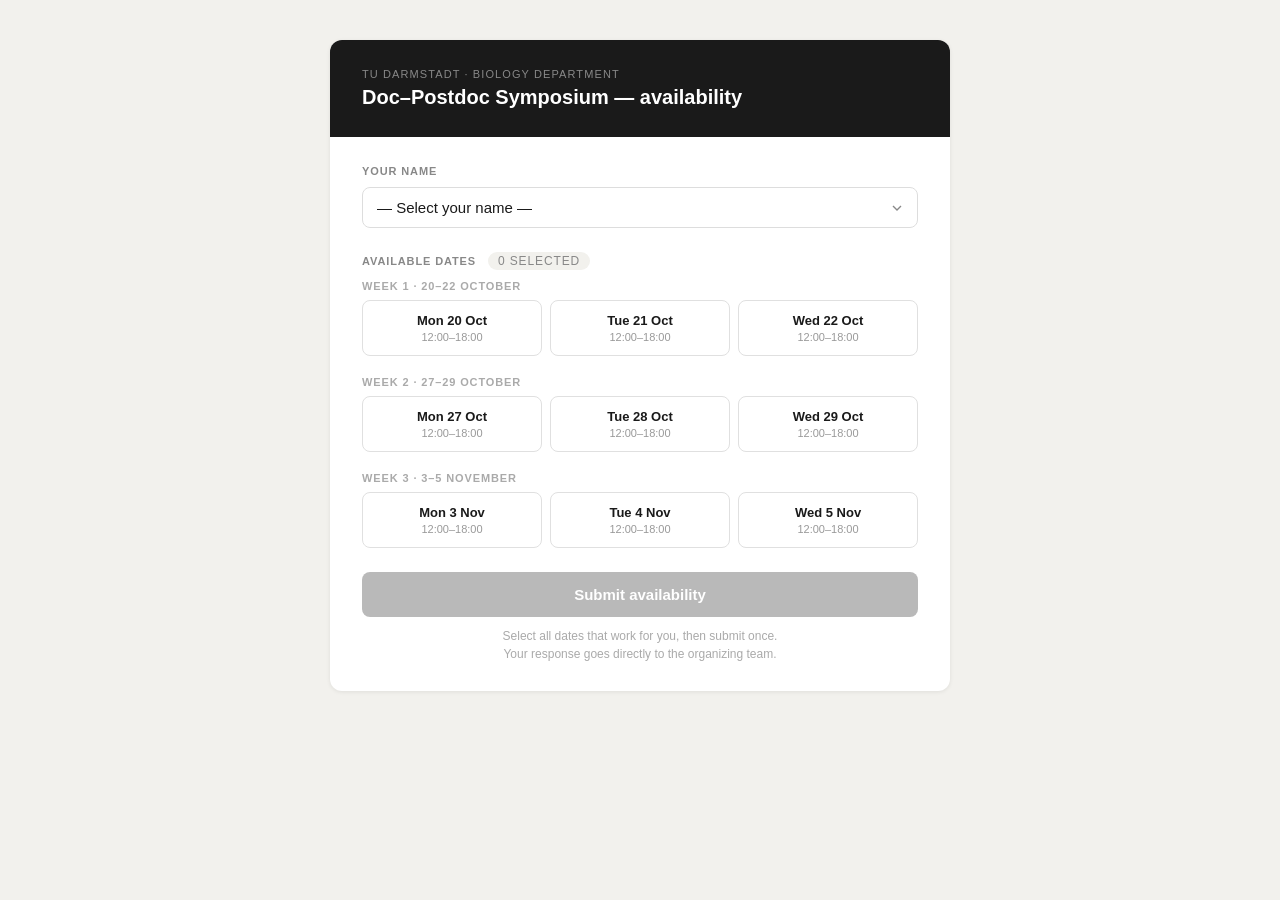
==== index.html @ ed6a5be1 "Add files via upload" ====
<!DOCTYPE html>
<html lang="en">
<head>
<meta charset="UTF-8">
<meta name="viewport" content="width=device-width, initial-scale=1.0">
<title>Doc–Postdoc Symposium · Availability</title>
<style>
  *, *::before, *::after { box-sizing: border-box; margin: 0; padding: 0; }

  body {
    font-family: -apple-system, BlinkMacSystemFont, "Segoe UI", Arial, sans-serif;
    background: #f2f1ed;
    min-height: 100vh;
    display: flex;
    align-items: flex-start;
    justify-content: center;
    padding: 40px 16px 60px;
    color: #1a1a1a;
  }

  .card {
    background: #fff;
    border-radius: 12px;
    width: 100%;
    max-width: 620px;
    overflow: hidden;
    box-shadow: 0 1px 4px rgba(0,0,0,0.08);
  }

  .header {
    background: #1a1a1a;
    padding: 28px 32px;
  }
  .header-label {
    font-size: 11px;
    letter-spacing: 0.1em;
    text-transform: uppercase;
    color: #888;
    margin-bottom: 6px;
  }
  .header h1 {
    font-size: 20px;
    font-weight: 600;
    color: #fff;
  }

  .body { padding: 28px 32px; }

  .section-label {
    font-size: 11px;
    font-weight: 700;
    letter-spacing: 0.08em;
    text-transform: uppercase;
    color: #888;
    margin-bottom: 10px;
  }

  /* Name selector */
  .name-select {
    width: 100%;
    padding: 11px 14px;
    font-size: 15px;
    border: 1.5px solid #ddd;
    border-radius: 8px;
    background: #fff;
    color: #1a1a1a;
    appearance: none;
    background-image: url("data:image/svg+xml,%3Csvg xmlns='http://www.w3.org/2000/svg' width='16' height='16' viewBox='0 0 24 24' fill='none' stroke='%23888' stroke-width='2'%3E%3Cpolyline points='6 9 12 15 18 9'%3E%3C/polyline%3E%3C/svg%3E");
    background-repeat: no-repeat;
    background-position: right 12px center;
    cursor: pointer;
    margin-bottom: 24px;
  }
  .name-select:focus { outline: none; border-color: #1a1a1a; }

  /* Week groups */
  .week-block { margin-bottom: 20px; }
  .week-title {
    font-size: 11px;
    font-weight: 700;
    letter-spacing: 0.08em;
    text-transform: uppercase;
    color: #aaa;
    margin-bottom: 8px;
  }
  .date-row {
    display: grid;
    grid-template-columns: 1fr 1fr 1fr;
    gap: 8px;
  }

  .date-btn {
    border: 1.5px solid #e0e0e0;
    border-radius: 8px;
    padding: 12px 8px;
    background: #fff;
    cursor: pointer;
    text-align: center;
    transition: border-color 0.15s, background 0.15s;
    position: relative;
  }
  .date-btn:hover { border-color: #bbb; background: #fafafa; }
  .date-btn.selected {
    border-color: #1a1a1a;
    background: #1a1a1a;
  }
  .date-btn .day-name {
    display: block;
    font-size: 13px;
    font-weight: 600;
    color: #1a1a1a;
  }
  .date-btn.selected .day-name { color: #fff; }
  .date-btn .time {
    display: block;
    font-size: 11px;
    color: #999;
    margin-top: 3px;
  }
  .date-btn.selected .time { color: #aaa; }
  .date-btn .check {
    display: none;
    position: absolute;
    top: 6px;
    right: 8px;
    font-size: 11px;
    color: #fff;
  }
  .date-btn.selected .check { display: block; }

  /* Counter badge */
  .counter {
    display: inline-block;
    font-size: 12px;
    background: #f2f1ed;
    color: #888;
    border-radius: 20px;
    padding: 2px 10px;
    margin-left: 8px;
    font-weight: 400;
  }

  /* Submit */
  .submit-wrap { margin-top: 24px; }
  .submit-btn {
    width: 100%;
    padding: 14px;
    font-size: 15px;
    font-weight: 600;
    border: none;
    border-radius: 8px;
    background: #1a1a1a;
    color: #fff;
    cursor: pointer;
    transition: opacity 0.15s;
  }
  .submit-btn:disabled { opacity: 0.3; cursor: not-allowed; }
  .submit-btn:not(:disabled):hover { opacity: 0.85; }

  .hint {
    font-size: 12px;
    color: #aaa;
    margin-top: 10px;
    text-align: center;
    line-height: 1.5;
  }

  /* Success screen */
  .success {
    display: none;
    padding: 48px 32px;
    text-align: center;
  }
  .success-icon { font-size: 48px; margin-bottom: 16px; }
  .success h2 { font-size: 20px; font-weight: 600; margin-bottom: 8px; }
  .success p { font-size: 14px; color: #666; line-height: 1.6; }
  .success .chosen-dates {
    margin-top: 16px;
    background: #f2f1ed;
    border-radius: 8px;
    padding: 14px 16px;
    font-size: 13px;
    color: #444;
    text-align: left;
    line-height: 1.8;
  }

  /* Error */
  .error-msg {
    display: none;
    margin-top: 12px;
    font-size: 13px;
    color: #c0392b;
    text-align: center;
  }

  @media (max-width: 480px) {
    .body { padding: 20px 18px; }
    .header { padding: 22px 18px; }
  }
</style>
</head>
<body>

<div class="card">
  <div class="header">
    <div class="header-label">TU Darmstadt · Biology Department</div>
    <h1>Doc–Postdoc Symposium — availability</h1>
  </div>

  <!-- Main form -->
  <div class="body" id="form-area">
    <div class="section-label">Your name</div>
    <select class="name-select" id="name-select" onchange="updateSubmit()">
      <option value="">— Select your name —</option>
      <option>Prof. Dr. Nico Blüthgen</option>
      <option>Prof. Dr. M. Cristina Cardoso</option>
      <option>Prof. Dr. Marcel Dann</option>
      <option>Prof. Dr. Ralf Galuske</option>
      <option>Prof. Dr. Kay Hamacher</option>
      <option>Apl. Prof. Dr. Michael Heethoff</option>
      <option>Prof. Dr. Sebastian Hess</option>
      <option>Prof. Dr. Patrick Heun</option>
      <option>Prof. Dr. Andreas Jürgens</option>
      <option>Prof. Dr. Bodo Laube</option>
      <option>Prof. Dr. Markus Löbrich</option>
      <option>Prof. Dr. Alexander Loewer</option>
      <option>Prof. Dr. Fatemeh Mirzapour</option>
      <option>Prof. Dr. Ulrike A. Nuber</option>
      <option>Apl. Prof. Dr. Simon Poppinga</option>
      <option>Prof. Dr. Jörg Simon</option>
      <option>Prof. Dr. Viktor Stein</option>
      <option>Prof. Dr. Beatrix Suess</option>
      <option>Prof. Dr. Torsten Waldminghaus</option>
      <option>Prof. Dr. Heribert Warzecha</option>
    </select>

    <div class="section-label">
      Available dates
      <span class="counter" id="counter">0 selected</span>
    </div>

    <div class="week-block">
      <div class="week-title">Week 1 · 20–22 October</div>
      <div class="date-row">
        <button class="date-btn" onclick="toggle(this, 'Mon 20 Oct')">
          <span class="check">✓</span>
          <span class="day-name">Mon 20 Oct</span>
          <span class="time">12:00–18:00</span>
        </button>
        <button class="date-btn" onclick="toggle(this, 'Tue 21 Oct')">
          <span class="check">✓</span>
          <span class="day-name">Tue 21 Oct</span>
          <span class="time">12:00–18:00</span>
        </button>
        <button class="date-btn" onclick="toggle(this, 'Wed 22 Oct')">
          <span class="check">✓</span>
          <span class="day-name">Wed 22 Oct</span>
          <span class="time">12:00–18:00</span>
        </button>
      </div>
    </div>

    <div class="week-block">
      <div class="week-title">Week 2 · 27–29 October</div>
      <div class="date-row">
        <button class="date-btn" onclick="toggle(this, 'Mon 27 Oct')">
          <span class="check">✓</span>
          <span class="day-name">Mon 27 Oct</span>
          <span class="time">12:00–18:00</span>
        </button>
        <button class="date-btn" onclick="toggle(this, 'Tue 28 Oct')">
          <span class="check">✓</span>
          <span class="day-name">Tue 28 Oct</span>
          <span class="time">12:00–18:00</span>
        </button>
        <button class="date-btn" onclick="toggle(this, 'Wed 29 Oct')">
          <span class="check">✓</span>
          <span class="day-name">Wed 29 Oct</span>
          <span class="time">12:00–18:00</span>
        </button>
      </div>
    </div>

    <div class="week-block">
      <div class="week-title">Week 3 · 3–5 November</div>
      <div class="date-row">
        <button class="date-btn" onclick="toggle(this, 'Mon 3 Nov')">
          <span class="check">✓</span>
          <span class="day-name">Mon 3 Nov</span>
          <span class="time">12:00–18:00</span>
        </button>
        <button class="date-btn" onclick="toggle(this, 'Tue 4 Nov')">
          <span class="check">✓</span>
          <span class="day-name">Tue 4 Nov</span>
          <span class="time">12:00–18:00</span>
        </button>
        <button class="date-btn" onclick="toggle(this, 'Wed 5 Nov')">
          <span class="check">✓</span>
          <span class="day-name">Wed 5 Nov</span>
          <span class="time">12:00–18:00</span>
        </button>
      </div>
    </div>

    <div class="submit-wrap">
      <button class="submit-btn" id="submit-btn" disabled onclick="submitForm()">
        Submit availability
      </button>
      <div class="error-msg" id="error-msg">Something went wrong. Please try again or contact the organizer.</div>
      <p class="hint">Select all dates that work for you, then submit once.<br>Your response goes directly to the organizing team.</p>
    </div>
  </div>

  <!-- Success screen -->
  <div class="success" id="success-area">
    <div class="success-icon">✅</div>
    <h2>Thank you!</h2>
    <p>Your availability has been recorded.<br>The organizing committee will be in touch soon.</p>
    <div class="chosen-dates" id="chosen-dates"></div>
  </div>
</div>

<script>
  // ── CONFIGURE THIS ──────────────────────────────────────────────
  // After deploying your Google Apps Script, paste the URL here:
  const APPS_SCRIPT_URL = "https://script.google.com/macros/s/AKfycbx9hasJywK1X5FzbDydX-8W94yrplco8GVm0vQg1Oqnh5wmZfsUh3wDssGY4rSD1CBPzg/exec";
  // ────────────────────────────────────────────────────────────────

  const selected = new Set();

  function toggle(btn, date) {
    if (selected.has(date)) {
      selected.delete(date);
      btn.classList.remove("selected");
    } else {
      selected.add(date);
      btn.classList.add("selected");
    }
    document.getElementById("counter").textContent = selected.size + " selected";
    updateSubmit();
  }

  function updateSubmit() {
    const hasName = document.getElementById("name-select").value !== "";
    const hasDates = selected.size > 0;
    document.getElementById("submit-btn").disabled = !(hasName && hasDates);
  }

  function submitForm() {
    const name = document.getElementById("name-select").value;
    const dates = Array.from(selected).join(", ");
    const ts = new Date().toLocaleString("de-DE", { timeZone: "Europe/Berlin" });

    document.getElementById("submit-btn").disabled = true;
    document.getElementById("submit-btn").textContent = "Submitting…";

    fetch(APPS_SCRIPT_URL, {
      method: "POST",
      mode: "no-cors",
      headers: { "Content-Type": "application/json" },
      body: JSON.stringify({ name, dates, timestamp: ts })
    })
    .then(() => showSuccess(name, dates))
    .catch(() => {
      document.getElementById("error-msg").style.display = "block";
      document.getElementById("submit-btn").disabled = false;
      document.getElementById("submit-btn").textContent = "Submit availability";
    });
  }

  function showSuccess(name, dates) {
    document.getElementById("form-area").style.display = "none";
    const s = document.getElementById("success-area");
    s.style.display = "block";
    const dateList = dates.split(", ").map(d => "· " + d).join("\n");
    document.getElementById("chosen-dates").innerHTML =
      "<strong>" + name + "</strong><br><br>" + dateList.replace(/\n/g, "<br>");
  }
</script>

</body>
</html>
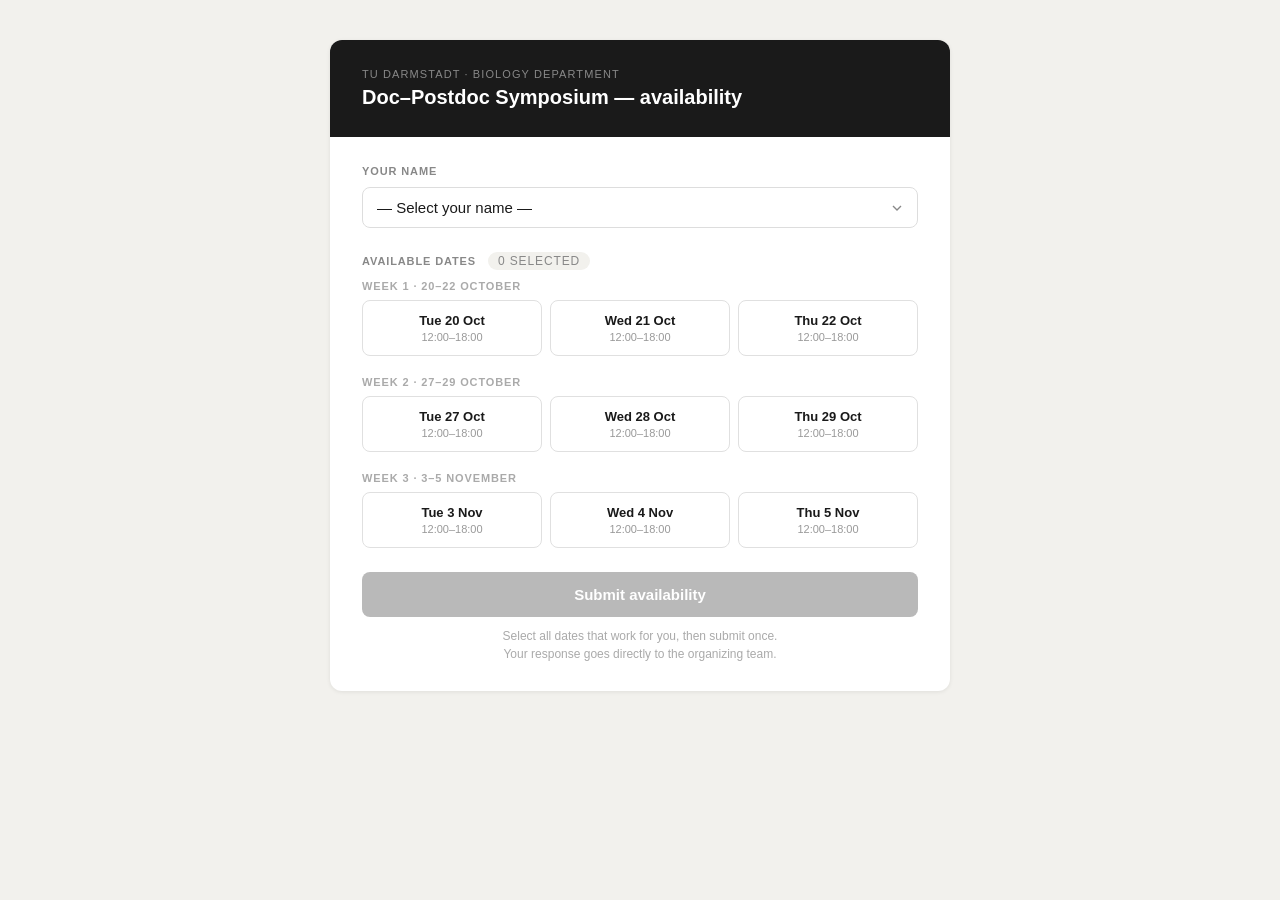
==== commit b659bbf2: "Add files via upload" ====
--- a/index.html
+++ b/index.html
@@ -243,19 +243,19 @@
     <div class="week-block">
       <div class="week-title">Week 1 · 20–22 October</div>
       <div class="date-row">
-        <button class="date-btn" onclick="toggle(this, 'Mon 20 Oct')">
-          <span class="check">✓</span>
-          <span class="day-name">Mon 20 Oct</span>
-          <span class="time">12:00–18:00</span>
-        </button>
-        <button class="date-btn" onclick="toggle(this, 'Tue 21 Oct')">
-          <span class="check">✓</span>
-          <span class="day-name">Tue 21 Oct</span>
-          <span class="time">12:00–18:00</span>
-        </button>
-        <button class="date-btn" onclick="toggle(this, 'Wed 22 Oct')">
-          <span class="check">✓</span>
-          <span class="day-name">Wed 22 Oct</span>
+        <button class="date-btn" onclick="toggle(this, 'Tue 20 Oct')">
+          <span class="check">✓</span>
+          <span class="day-name">Tue 20 Oct</span>
+          <span class="time">12:00–18:00</span>
+        </button>
+        <button class="date-btn" onclick="toggle(this, 'Wed 21 Oct')">
+          <span class="check">✓</span>
+          <span class="day-name">Wed 21 Oct</span>
+          <span class="time">12:00–18:00</span>
+        </button>
+        <button class="date-btn" onclick="toggle(this, 'Thu 22 Oct')">
+          <span class="check">✓</span>
+          <span class="day-name">Thu 22 Oct</span>
           <span class="time">12:00–18:00</span>
         </button>
       </div>
@@ -264,19 +264,19 @@
     <div class="week-block">
       <div class="week-title">Week 2 · 27–29 October</div>
       <div class="date-row">
-        <button class="date-btn" onclick="toggle(this, 'Mon 27 Oct')">
-          <span class="check">✓</span>
-          <span class="day-name">Mon 27 Oct</span>
-          <span class="time">12:00–18:00</span>
-        </button>
-        <button class="date-btn" onclick="toggle(this, 'Tue 28 Oct')">
-          <span class="check">✓</span>
-          <span class="day-name">Tue 28 Oct</span>
-          <span class="time">12:00–18:00</span>
-        </button>
-        <button class="date-btn" onclick="toggle(this, 'Wed 29 Oct')">
-          <span class="check">✓</span>
-          <span class="day-name">Wed 29 Oct</span>
+        <button class="date-btn" onclick="toggle(this, 'Tue 27 Oct')">
+          <span class="check">✓</span>
+          <span class="day-name">Tue 27 Oct</span>
+          <span class="time">12:00–18:00</span>
+        </button>
+        <button class="date-btn" onclick="toggle(this, 'Wed 28 Oct')">
+          <span class="check">✓</span>
+          <span class="day-name">Wed 28 Oct</span>
+          <span class="time">12:00–18:00</span>
+        </button>
+        <button class="date-btn" onclick="toggle(this, 'Thu 29 Oct')">
+          <span class="check">✓</span>
+          <span class="day-name">Thu 29 Oct</span>
           <span class="time">12:00–18:00</span>
         </button>
       </div>
@@ -285,19 +285,19 @@
     <div class="week-block">
       <div class="week-title">Week 3 · 3–5 November</div>
       <div class="date-row">
-        <button class="date-btn" onclick="toggle(this, 'Mon 3 Nov')">
-          <span class="check">✓</span>
-          <span class="day-name">Mon 3 Nov</span>
-          <span class="time">12:00–18:00</span>
-        </button>
-        <button class="date-btn" onclick="toggle(this, 'Tue 4 Nov')">
-          <span class="check">✓</span>
-          <span class="day-name">Tue 4 Nov</span>
-          <span class="time">12:00–18:00</span>
-        </button>
-        <button class="date-btn" onclick="toggle(this, 'Wed 5 Nov')">
-          <span class="check">✓</span>
-          <span class="day-name">Wed 5 Nov</span>
+        <button class="date-btn" onclick="toggle(this, 'Tue 3 Nov')">
+          <span class="check">✓</span>
+          <span class="day-name">Tue 3 Nov</span>
+          <span class="time">12:00–18:00</span>
+        </button>
+        <button class="date-btn" onclick="toggle(this, 'Wed 4 Nov')">
+          <span class="check">✓</span>
+          <span class="day-name">Wed 4 Nov</span>
+          <span class="time">12:00–18:00</span>
+        </button>
+        <button class="date-btn" onclick="toggle(this, 'Thu 5 Nov')">
+          <span class="check">✓</span>
+          <span class="day-name">Thu 5 Nov</span>
           <span class="time">12:00–18:00</span>
         </button>
       </div>
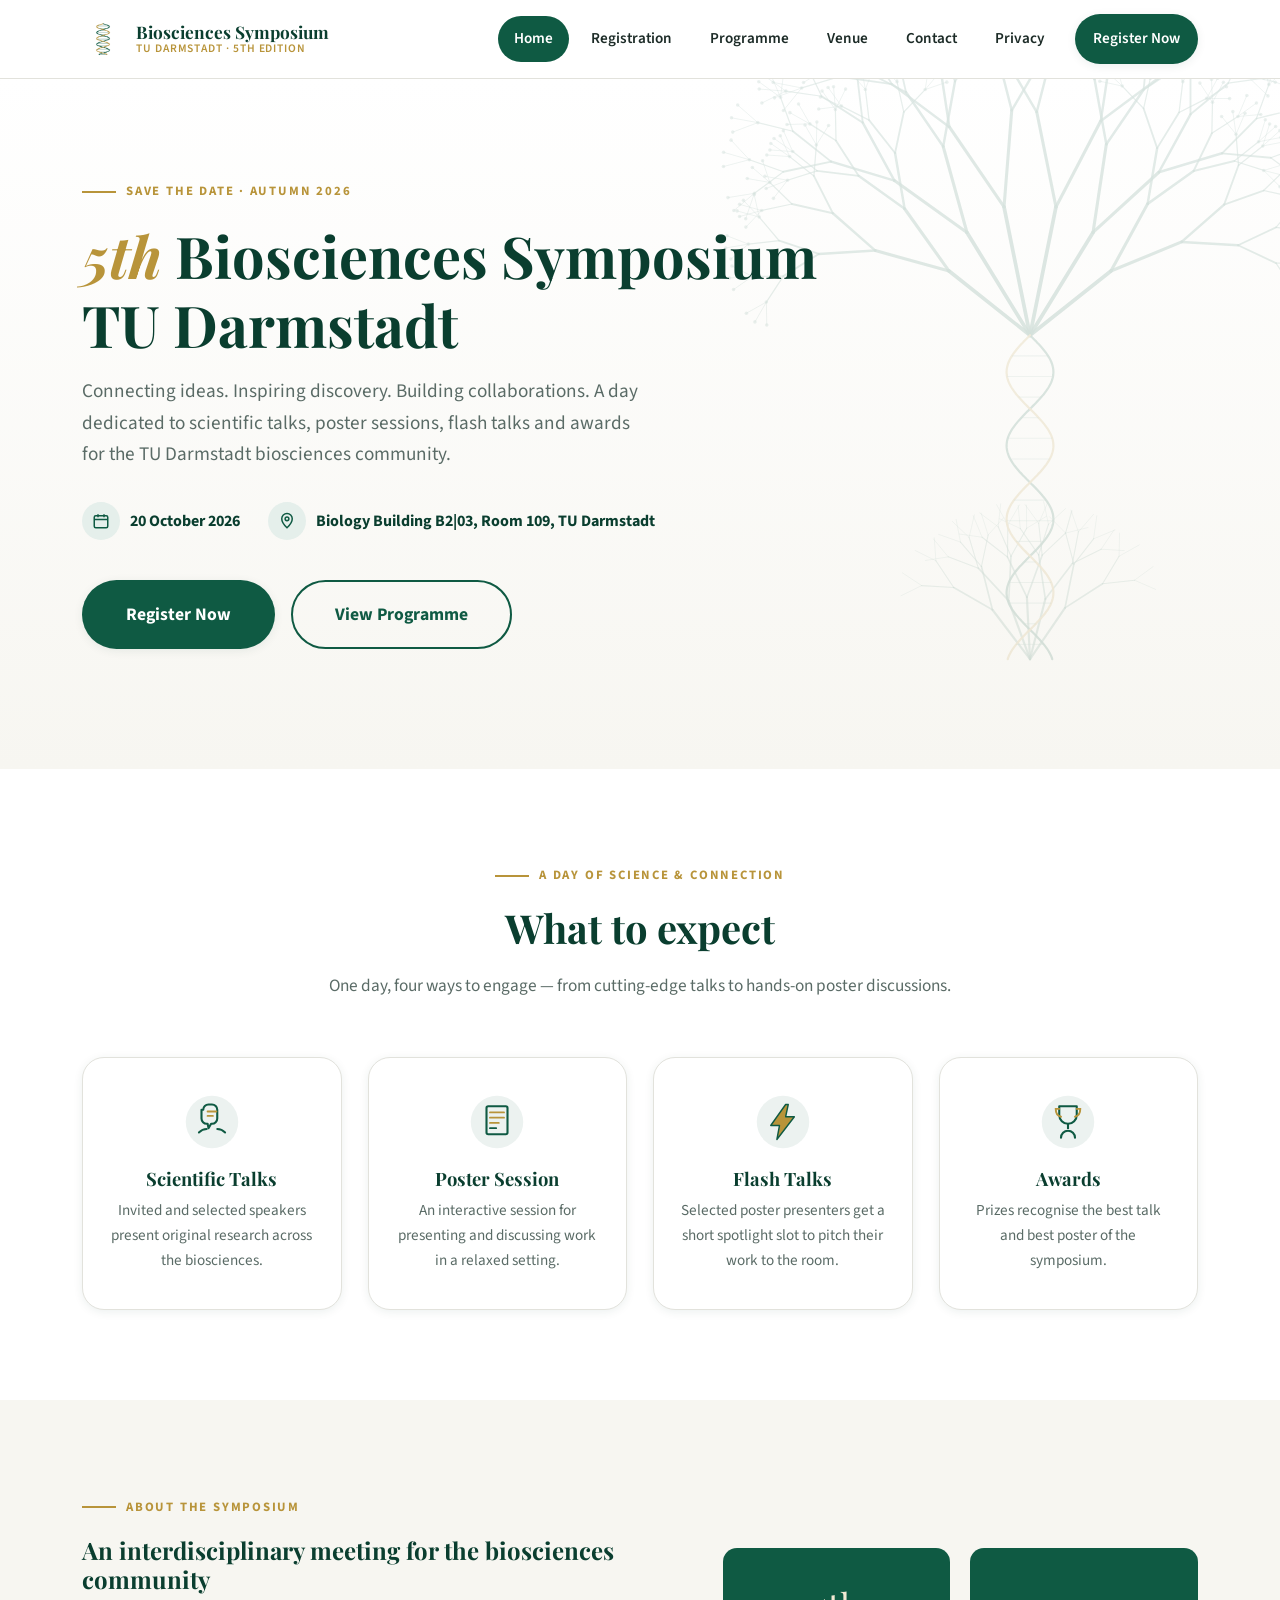
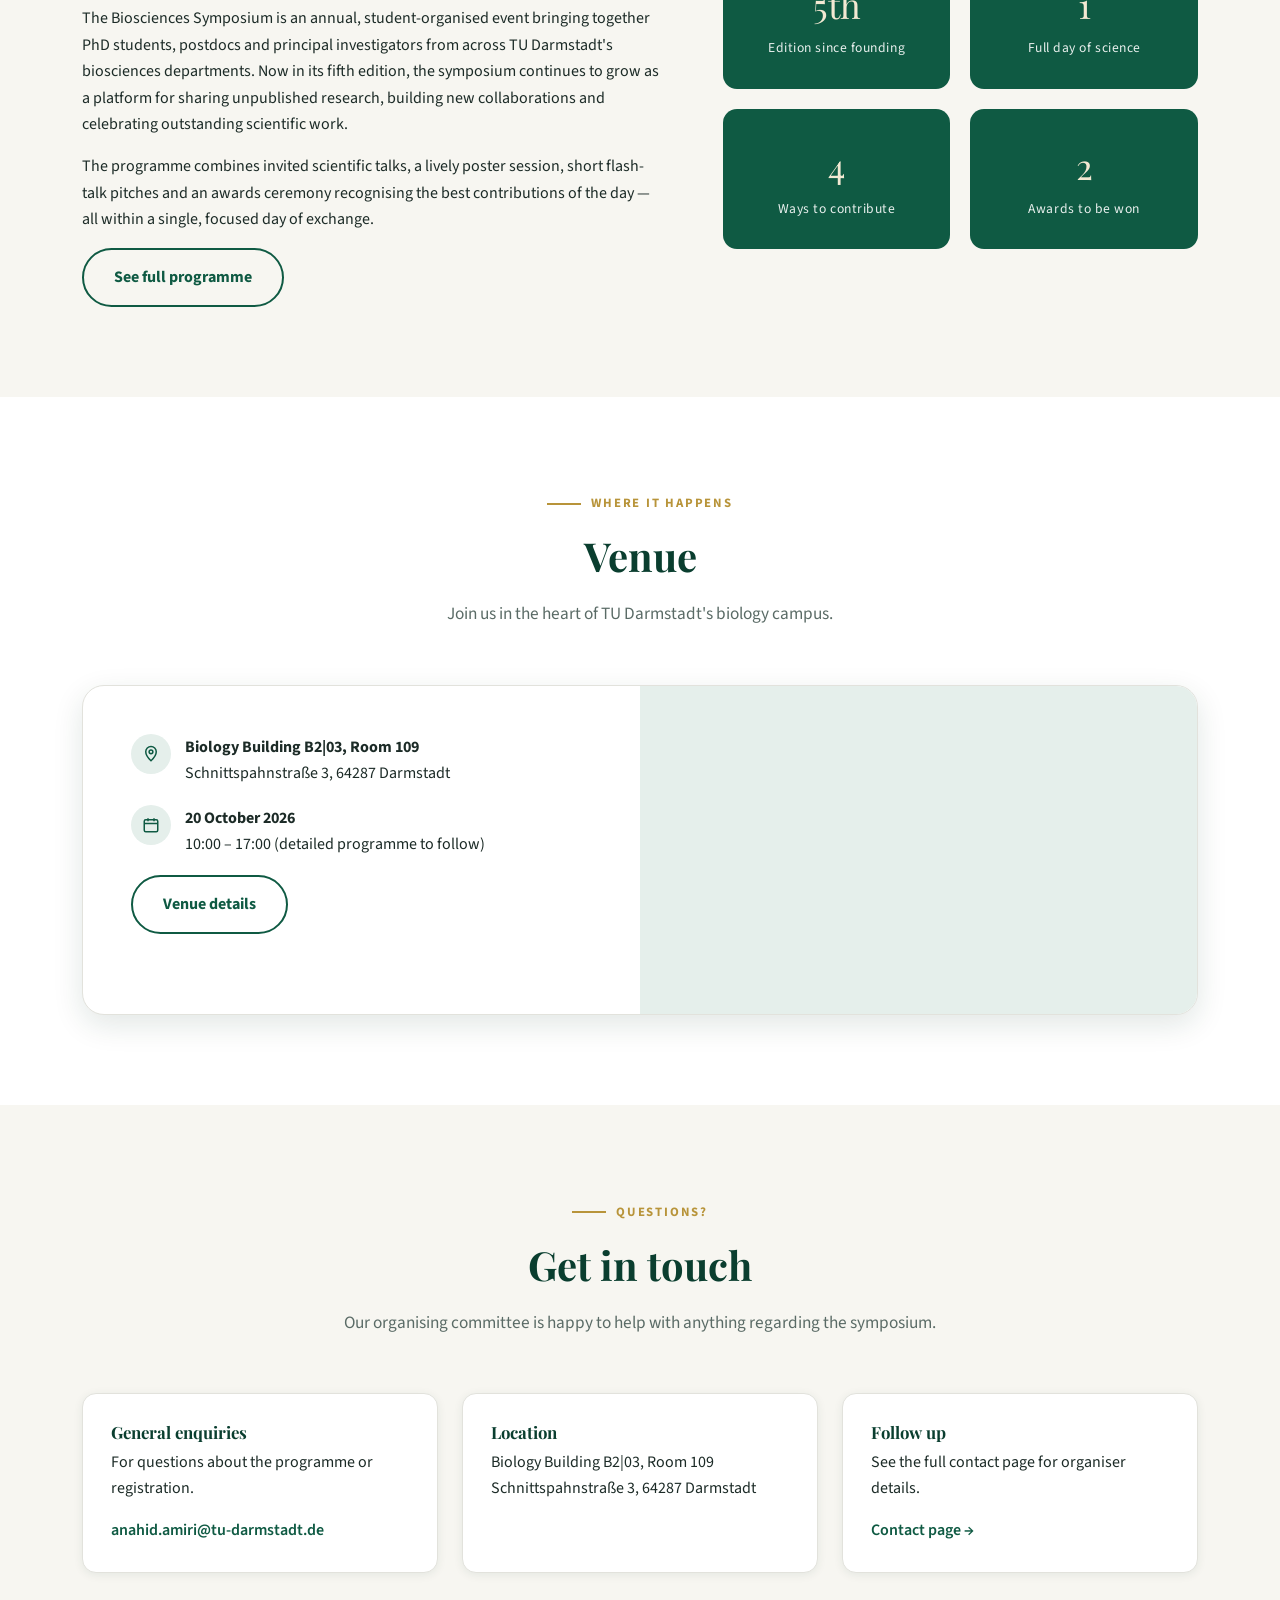
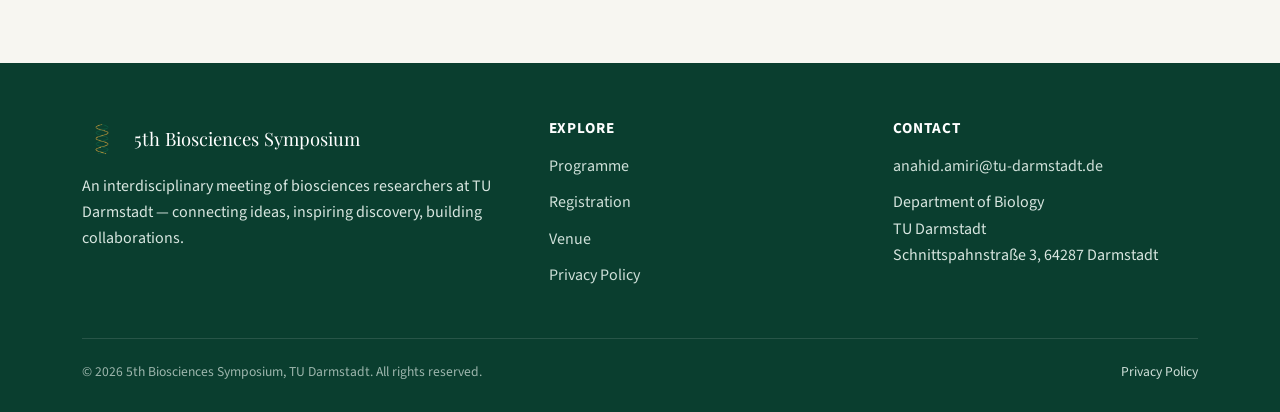
==== commit 13ab106f: "Add files via upload" ====
--- a/index.html
+++ b/index.html
@@ -3,381 +3,248 @@
 <head>
 <meta charset="UTF-8">
 <meta name="viewport" content="width=device-width, initial-scale=1.0">
-<title>Doc–Postdoc Symposium · Availability</title>
-<style>
-  *, *::before, *::after { box-sizing: border-box; margin: 0; padding: 0; }
-
-  body {
-    font-family: -apple-system, BlinkMacSystemFont, "Segoe UI", Arial, sans-serif;
-    background: #f2f1ed;
-    min-height: 100vh;
-    display: flex;
-    align-items: flex-start;
-    justify-content: center;
-    padding: 40px 16px 60px;
-    color: #1a1a1a;
-  }
-
-  .card {
-    background: #fff;
-    border-radius: 12px;
-    width: 100%;
-    max-width: 620px;
-    overflow: hidden;
-    box-shadow: 0 1px 4px rgba(0,0,0,0.08);
-  }
-
-  .header {
-    background: #1a1a1a;
-    padding: 28px 32px;
-  }
-  .header-label {
-    font-size: 11px;
-    letter-spacing: 0.1em;
-    text-transform: uppercase;
-    color: #888;
-    margin-bottom: 6px;
-  }
-  .header h1 {
-    font-size: 20px;
-    font-weight: 600;
-    color: #fff;
-  }
-
-  .body { padding: 28px 32px; }
-
-  .section-label {
-    font-size: 11px;
-    font-weight: 700;
-    letter-spacing: 0.08em;
-    text-transform: uppercase;
-    color: #888;
-    margin-bottom: 10px;
-  }
-
-  /* Name selector */
-  .name-select {
-    width: 100%;
-    padding: 11px 14px;
-    font-size: 15px;
-    border: 1.5px solid #ddd;
-    border-radius: 8px;
-    background: #fff;
-    color: #1a1a1a;
-    appearance: none;
-    background-image: url("data:image/svg+xml,%3Csvg xmlns='http://www.w3.org/2000/svg' width='16' height='16' viewBox='0 0 24 24' fill='none' stroke='%23888' stroke-width='2'%3E%3Cpolyline points='6 9 12 15 18 9'%3E%3C/polyline%3E%3C/svg%3E");
-    background-repeat: no-repeat;
-    background-position: right 12px center;
-    cursor: pointer;
-    margin-bottom: 24px;
-  }
-  .name-select:focus { outline: none; border-color: #1a1a1a; }
-
-  /* Week groups */
-  .week-block { margin-bottom: 20px; }
-  .week-title {
-    font-size: 11px;
-    font-weight: 700;
-    letter-spacing: 0.08em;
-    text-transform: uppercase;
-    color: #aaa;
-    margin-bottom: 8px;
-  }
-  .date-row {
-    display: grid;
-    grid-template-columns: 1fr 1fr 1fr;
-    gap: 8px;
-  }
-
-  .date-btn {
-    border: 1.5px solid #e0e0e0;
-    border-radius: 8px;
-    padding: 12px 8px;
-    background: #fff;
-    cursor: pointer;
-    text-align: center;
-    transition: border-color 0.15s, background 0.15s;
-    position: relative;
-  }
-  .date-btn:hover { border-color: #bbb; background: #fafafa; }
-  .date-btn.selected {
-    border-color: #1a1a1a;
-    background: #1a1a1a;
-  }
-  .date-btn .day-name {
-    display: block;
-    font-size: 13px;
-    font-weight: 600;
-    color: #1a1a1a;
-  }
-  .date-btn.selected .day-name { color: #fff; }
-  .date-btn .time {
-    display: block;
-    font-size: 11px;
-    color: #999;
-    margin-top: 3px;
-  }
-  .date-btn.selected .time { color: #aaa; }
-  .date-btn .check {
-    display: none;
-    position: absolute;
-    top: 6px;
-    right: 8px;
-    font-size: 11px;
-    color: #fff;
-  }
-  .date-btn.selected .check { display: block; }
-
-  /* Counter badge */
-  .counter {
-    display: inline-block;
-    font-size: 12px;
-    background: #f2f1ed;
-    color: #888;
-    border-radius: 20px;
-    padding: 2px 10px;
-    margin-left: 8px;
-    font-weight: 400;
-  }
-
-  /* Submit */
-  .submit-wrap { margin-top: 24px; }
-  .submit-btn {
-    width: 100%;
-    padding: 14px;
-    font-size: 15px;
-    font-weight: 600;
-    border: none;
-    border-radius: 8px;
-    background: #1a1a1a;
-    color: #fff;
-    cursor: pointer;
-    transition: opacity 0.15s;
-  }
-  .submit-btn:disabled { opacity: 0.3; cursor: not-allowed; }
-  .submit-btn:not(:disabled):hover { opacity: 0.85; }
-
-  .hint {
-    font-size: 12px;
-    color: #aaa;
-    margin-top: 10px;
-    text-align: center;
-    line-height: 1.5;
-  }
-
-  /* Success screen */
-  .success {
-    display: none;
-    padding: 48px 32px;
-    text-align: center;
-  }
-  .success-icon { font-size: 48px; margin-bottom: 16px; }
-  .success h2 { font-size: 20px; font-weight: 600; margin-bottom: 8px; }
-  .success p { font-size: 14px; color: #666; line-height: 1.6; }
-  .success .chosen-dates {
-    margin-top: 16px;
-    background: #f2f1ed;
-    border-radius: 8px;
-    padding: 14px 16px;
-    font-size: 13px;
-    color: #444;
-    text-align: left;
-    line-height: 1.8;
-  }
-
-  /* Error */
-  .error-msg {
-    display: none;
-    margin-top: 12px;
-    font-size: 13px;
-    color: #c0392b;
-    text-align: center;
-  }
-
-  @media (max-width: 480px) {
-    .body { padding: 20px 18px; }
-    .header { padding: 22px 18px; }
-  }
-</style>
+<title>5th Biosciences Symposium — TU Darmstadt | 20 October 2026</title>
+<meta name="description" content="The 5th Biosciences Symposium at TU Darmstadt brings together researchers for a day of scientific talks, poster sessions, flash talks and awards. Register now.">
+<link rel="icon" type="image/png" href="assets/images/logo.png">
+<link rel="preconnect" href="https://fonts.googleapis.com">
+<link href="https://fonts.googleapis.com/css2?family=Playfair+Display:ital,wght@0,600;0,700;1,600&family=Source+Sans+3:wght@400;600;700&display=swap" rel="stylesheet">
+<link rel="stylesheet" href="css/style.css">
+<link rel="stylesheet" href="css/mobile.css">
 </head>
 <body>
-
-<div class="card">
-  <div class="header">
-    <div class="header-label">TU Darmstadt · Biology Department</div>
-    <h1>Doc–Postdoc Symposium — availability</h1>
+<a href="#main" class="skip-link">Skip to content</a>
+
+<!-- ============ Header / Navigation ============ -->
+<header class="site-header" id="site-header">
+  <div class="navbar">
+    <a href="index.html" class="brand">
+      <img src="assets/images/logo.png" alt="5th Biosciences Symposium logo">
+      <span class="brand-text">
+        <span class="brand-title">Biosciences Symposium</span>
+        <span class="brand-sub">TU Darmstadt · 5th Edition</span>
+      </span>
+    </a>
+    <ul class="nav-links" id="nav-links">
+      <li><a href="index.html" class="active">Home</a></li>
+      <li><a href="registration.html">Registration</a></li>
+      <li><a href="programme.html">Programme</a></li>
+      <li><a href="venue.html">Venue</a></li>
+      <li><a href="contact.html">Contact</a></li>
+      <li><a href="privacy.html">Privacy</a></li>
+      <li class="nav-cta"><a href="registration.html" class="btn btn-primary">Register Now</a></li>
+    </ul>
+    <button class="nav-toggle" id="nav-toggle" aria-label="Toggle navigation" aria-expanded="false">
+      <span></span><span></span><span></span>
+    </button>
   </div>
-
-  <!-- Main form -->
-  <div class="body" id="form-area">
-    <div class="section-label">Your name</div>
-    <select class="name-select" id="name-select" onchange="updateSubmit()">
-      <option value="">— Select your name —</option>
-      <option>Prof. Dr. Nico Blüthgen</option>
-      <option>Prof. Dr. M. Cristina Cardoso</option>
-      <option>Prof. Dr. Marcel Dann</option>
-      <option>Prof. Dr. Ralf Galuske</option>
-      <option>Prof. Dr. Kay Hamacher</option>
-      <option>Apl. Prof. Dr. Michael Heethoff</option>
-      <option>Prof. Dr. Sebastian Hess</option>
-      <option>Prof. Dr. Patrick Heun</option>
-      <option>Prof. Dr. Andreas Jürgens</option>
-      <option>Prof. Dr. Bodo Laube</option>
-      <option>Prof. Dr. Markus Löbrich</option>
-      <option>Prof. Dr. Alexander Loewer</option>
-      <option>Prof. Dr. Fatemeh Mirzapour</option>
-      <option>Prof. Dr. Ulrike A. Nuber</option>
-      <option>Apl. Prof. Dr. Simon Poppinga</option>
-      <option>Prof. Dr. Jörg Simon</option>
-      <option>Prof. Dr. Viktor Stein</option>
-      <option>Prof. Dr. Beatrix Suess</option>
-      <option>Prof. Dr. Torsten Waldminghaus</option>
-      <option>Prof. Dr. Heribert Warzecha</option>
-    </select>
-
-    <div class="section-label">
-      Available dates
-      <span class="counter" id="counter">0 selected</span>
-    </div>
-
-    <div class="week-block">
-      <div class="week-title">Week 1 · 20–22 October</div>
-      <div class="date-row">
-        <button class="date-btn" onclick="toggle(this, 'Tue 20 Oct')">
-          <span class="check">✓</span>
-          <span class="day-name">Tue 20 Oct</span>
-          <span class="time">12:00–18:00</span>
-        </button>
-        <button class="date-btn" onclick="toggle(this, 'Wed 21 Oct')">
-          <span class="check">✓</span>
-          <span class="day-name">Wed 21 Oct</span>
-          <span class="time">12:00–18:00</span>
-        </button>
-        <button class="date-btn" onclick="toggle(this, 'Thu 22 Oct')">
-          <span class="check">✓</span>
-          <span class="day-name">Thu 22 Oct</span>
-          <span class="time">12:00–18:00</span>
-        </button>
-      </div>
-    </div>
-
-    <div class="week-block">
-      <div class="week-title">Week 2 · 27–29 October</div>
-      <div class="date-row">
-        <button class="date-btn" onclick="toggle(this, 'Tue 27 Oct')">
-          <span class="check">✓</span>
-          <span class="day-name">Tue 27 Oct</span>
-          <span class="time">12:00–18:00</span>
-        </button>
-        <button class="date-btn" onclick="toggle(this, 'Wed 28 Oct')">
-          <span class="check">✓</span>
-          <span class="day-name">Wed 28 Oct</span>
-          <span class="time">12:00–18:00</span>
-        </button>
-        <button class="date-btn" onclick="toggle(this, 'Thu 29 Oct')">
-          <span class="check">✓</span>
-          <span class="day-name">Thu 29 Oct</span>
-          <span class="time">12:00–18:00</span>
-        </button>
-      </div>
-    </div>
-
-    <div class="week-block">
-      <div class="week-title">Week 3 · 3–5 November</div>
-      <div class="date-row">
-        <button class="date-btn" onclick="toggle(this, 'Tue 3 Nov')">
-          <span class="check">✓</span>
-          <span class="day-name">Tue 3 Nov</span>
-          <span class="time">12:00–18:00</span>
-        </button>
-        <button class="date-btn" onclick="toggle(this, 'Wed 4 Nov')">
-          <span class="check">✓</span>
-          <span class="day-name">Wed 4 Nov</span>
-          <span class="time">12:00–18:00</span>
-        </button>
-        <button class="date-btn" onclick="toggle(this, 'Thu 5 Nov')">
-          <span class="check">✓</span>
-          <span class="day-name">Thu 5 Nov</span>
-          <span class="time">12:00–18:00</span>
-        </button>
-      </div>
-    </div>
-
-    <div class="submit-wrap">
-      <button class="submit-btn" id="submit-btn" disabled onclick="submitForm()">
-        Submit availability
-      </button>
-      <div class="error-msg" id="error-msg">Something went wrong. Please try again or contact the organizer.</div>
-      <p class="hint">Select all dates that work for you, then submit once.<br>Your response goes directly to the organizing team.</p>
+</header>
+
+<main id="main">
+
+  <!-- ============ Hero ============ -->
+  <section class="hero">
+    <img src="assets/images/dna-tree.svg" alt="" class="hero-artwork">
+    <div class="container">
+      <div class="hero-inner">
+        <span class="eyebrow">Save the date · Autumn 2026</span>
+        <h1><span class="ordinal">5th</span> Biosciences Symposium<br>TU Darmstadt</h1>
+        <p class="hero-tagline">Connecting ideas. Inspiring discovery. Building collaborations. A day dedicated to scientific talks, poster sessions, flash talks and awards for the TU Darmstadt biosciences community.</p>
+
+        <div class="hero-meta">
+          <div class="hero-meta-item">
+            <span class="icon-dot" aria-hidden="true">
+              <svg width="18" height="18" viewBox="0 0 24 24" fill="none" stroke="currentColor" stroke-width="2"><rect x="3" y="5" width="18" height="16" rx="2"/><path d="M3 10h18M8 3v4M16 3v4"/></svg>
+            </span>
+            20 October 2026
+          </div>
+          <div class="hero-meta-item">
+            <span class="icon-dot" aria-hidden="true">
+              <svg width="18" height="18" viewBox="0 0 24 24" fill="none" stroke="currentColor" stroke-width="2"><path d="M12 21s7-6.5 7-12a7 7 0 0 0-14 0c0 5.5 7 12 7 12z"/><circle cx="12" cy="9" r="2.5"/></svg>
+            </span>
+            Biology Building B2|03, Room 109, TU Darmstadt
+          </div>
+        </div>
+
+        <div class="hero-actions">
+          <a href="registration.html" class="btn btn-primary btn-large">Register Now</a>
+          <a href="programme.html" class="btn btn-outline btn-large">View Programme</a>
+        </div>
+      </div>
+    </div>
+  </section>
+
+  <!-- ============ Feature cards ============ -->
+  <section class="section" id="highlights">
+    <div class="container">
+      <div class="section-header reveal">
+        <span class="eyebrow">A day of science &amp; connection</span>
+        <h2>What to expect</h2>
+        <p>One day, four ways to engage — from cutting-edge talks to hands-on poster discussions.</p>
+      </div>
+      <div class="card-grid">
+        <div class="card reveal">
+          <img src="assets/icons/talk.svg" alt="" class="card-icon">
+          <h3>Scientific Talks</h3>
+          <p>Invited and selected speakers present original research across the biosciences.</p>
+        </div>
+        <div class="card reveal">
+          <img src="assets/icons/poster.svg" alt="" class="card-icon">
+          <h3>Poster Session</h3>
+          <p>An interactive session for presenting and discussing work in a relaxed setting.</p>
+        </div>
+        <div class="card reveal">
+          <img src="assets/icons/flash.svg" alt="" class="card-icon">
+          <h3>Flash Talks</h3>
+          <p>Selected poster presenters get a short spotlight slot to pitch their work to the room.</p>
+        </div>
+        <div class="card reveal">
+          <img src="assets/icons/award.svg" alt="" class="card-icon">
+          <h3>Awards</h3>
+          <p>Prizes recognise the best talk and best poster of the symposium.</p>
+        </div>
+      </div>
+    </div>
+  </section>
+
+  <!-- ============ About ============ -->
+  <section class="section section-alt" id="about">
+    <div class="container">
+      <div class="about-grid">
+        <div class="reveal">
+          <span class="eyebrow">About the symposium</span>
+          <h2>An interdisciplinary meeting for the biosciences community</h2>
+          <p>The Biosciences Symposium is an annual, student-organised event bringing together PhD students, postdocs and principal investigators from across TU Darmstadt's biosciences departments. Now in its fifth edition, the symposium continues to grow as a platform for sharing unpublished research, building new collaborations and celebrating outstanding scientific work.</p>
+          <p>The programme combines invited scientific talks, a lively poster session, short flash-talk pitches and an awards ceremony recognising the best contributions of the day — all within a single, focused day of exchange.</p>
+          <a href="programme.html" class="btn btn-outline">See full programme</a>
+        </div>
+        <div class="about-figures reveal">
+          <div class="figure-card">
+            <span class="figure-number">5th</span>
+            <span class="figure-label">Edition since founding</span>
+          </div>
+          <div class="figure-card">
+            <span class="figure-number">1</span>
+            <span class="figure-label">Full day of science</span>
+          </div>
+          <div class="figure-card">
+            <span class="figure-number">4</span>
+            <span class="figure-label">Ways to contribute</span>
+          </div>
+          <div class="figure-card">
+            <span class="figure-number">2</span>
+            <span class="figure-label">Awards to be won</span>
+          </div>
+        </div>
+      </div>
+    </div>
+  </section>
+
+  <!-- ============ Venue teaser ============ -->
+  <section class="section" id="venue">
+    <div class="container">
+      <div class="section-header reveal">
+        <span class="eyebrow">Where it happens</span>
+        <h2>Venue</h2>
+        <p>Join us in the heart of TU Darmstadt's biology campus.</p>
+      </div>
+      <div class="venue-card reveal">
+        <div class="venue-card-info">
+          <div class="venue-detail-row">
+            <span class="icon-dot" aria-hidden="true">
+              <svg width="18" height="18" viewBox="0 0 24 24" fill="none" stroke="currentColor" stroke-width="2"><path d="M12 21s7-6.5 7-12a7 7 0 0 0-14 0c0 5.5 7 12 7 12z"/><circle cx="12" cy="9" r="2.5"/></svg>
+            </span>
+            <div>
+              <strong>Biology Building B2|03, Room 109</strong><br>
+              Schnittspahnstraße 3, 64287 Darmstadt
+            </div>
+          </div>
+          <div class="venue-detail-row">
+            <span class="icon-dot" aria-hidden="true">
+              <svg width="18" height="18" viewBox="0 0 24 24" fill="none" stroke="currentColor" stroke-width="2"><rect x="3" y="5" width="18" height="16" rx="2"/><path d="M3 10h18M8 3v4M16 3v4"/></svg>
+            </span>
+            <div>
+              <strong>20 October 2026</strong><br>
+              10:00 – 17:00 (detailed programme to follow)
+            </div>
+          </div>
+          <a href="venue.html" class="btn btn-outline">Venue details</a>
+        </div>
+        <div class="venue-card-map">
+          <iframe
+            title="Map showing the Biology Building at TU Darmstadt"
+            src="https://www.google.com/maps?q=Schnittspahnstra%C3%9Fe%203%2C%2064287%20Darmstadt&output=embed"
+            loading="lazy"
+            referrerpolicy="no-referrer-when-downgrade">
+          </iframe>
+        </div>
+      </div>
+    </div>
+  </section>
+
+  <!-- ============ Contact teaser ============ -->
+  <section class="section section-alt" id="contact">
+    <div class="container">
+      <div class="section-header reveal">
+        <span class="eyebrow">Questions?</span>
+        <h2>Get in touch</h2>
+        <p>Our organising committee is happy to help with anything regarding the symposium.</p>
+      </div>
+      <div class="contact-grid">
+        <div class="contact-card reveal">
+          <h3>General enquiries</h3>
+          <p>For questions about the programme or registration.</p>
+          <a href="mailto:anahid.amiri@tu-darmstadt.de">anahid.amiri@tu-darmstadt.de</a>
+        </div>
+        <div class="contact-card reveal">
+          <h3>Location</h3>
+          <p>Biology Building B2|03, Room 109<br>Schnittspahnstraße 3, 64287 Darmstadt</p>
+        </div>
+        <div class="contact-card reveal">
+          <h3>Follow up</h3>
+          <p>See the full contact page for organiser details.</p>
+          <a href="contact.html">Contact page →</a>
+        </div>
+      </div>
+    </div>
+  </section>
+
+</main>
+
+<!-- ============ Footer ============ -->
+<footer class="site-footer">
+  <div class="container">
+    <div class="footer-grid">
+      <div>
+        <div class="footer-brand">
+          <img src="assets/images/logo.png" alt="">
+          <span>5th Biosciences Symposium</span>
+        </div>
+        <p>An interdisciplinary meeting of biosciences researchers at TU Darmstadt — connecting ideas, inspiring discovery, building collaborations.</p>
+      </div>
+      <div>
+        <h4>Explore</h4>
+        <ul>
+          <li><a href="programme.html">Programme</a></li>
+          <li><a href="registration.html">Registration</a></li>
+          <li><a href="venue.html">Venue</a></li>
+          <li><a href="privacy.html">Privacy Policy</a></li>
+        </ul>
+      </div>
+      <div>
+        <h4>Contact</h4>
+        <ul>
+          <li><a href="mailto:anahid.amiri@tu-darmstadt.de">anahid.amiri@tu-darmstadt.de</a></li>
+          <li>Department of Biology<br>TU Darmstadt<br>Schnittspahnstraße 3, 64287 Darmstadt</li>
+        </ul>
+      </div>
+    </div>
+    <div class="footer-bottom">
+      <span>&copy; 2026 5th Biosciences Symposium, TU Darmstadt. All rights reserved.</span>
+      <span><a href="privacy.html">Privacy Policy</a></span>
     </div>
   </div>
-
-  <!-- Success screen -->
-  <div class="success" id="success-area">
-    <div class="success-icon">✅</div>
-    <h2>Thank you!</h2>
-    <p>Your availability has been recorded.<br>The organizing committee will be in touch soon.</p>
-    <div class="chosen-dates" id="chosen-dates"></div>
-  </div>
-</div>
-
-<script>
-  // ── CONFIGURE THIS ──────────────────────────────────────────────
-  // After deploying your Google Apps Script, paste the URL here:
-  const APPS_SCRIPT_URL = "https://script.google.com/macros/s/AKfycbx9hasJywK1X5FzbDydX-8W94yrplco8GVm0vQg1Oqnh5wmZfsUh3wDssGY4rSD1CBPzg/exec";
-  // ────────────────────────────────────────────────────────────────
-
-  const selected = new Set();
-
-  function toggle(btn, date) {
-    if (selected.has(date)) {
-      selected.delete(date);
-      btn.classList.remove("selected");
-    } else {
-      selected.add(date);
-      btn.classList.add("selected");
-    }
-    document.getElementById("counter").textContent = selected.size + " selected";
-    updateSubmit();
-  }
-
-  function updateSubmit() {
-    const hasName = document.getElementById("name-select").value !== "";
-    const hasDates = selected.size > 0;
-    document.getElementById("submit-btn").disabled = !(hasName && hasDates);
-  }
-
-  function submitForm() {
-    const name = document.getElementById("name-select").value;
-    const dates = Array.from(selected).join(", ");
-    const ts = new Date().toLocaleString("de-DE", { timeZone: "Europe/Berlin" });
-
-    document.getElementById("submit-btn").disabled = true;
-    document.getElementById("submit-btn").textContent = "Submitting…";
-
-    fetch(APPS_SCRIPT_URL, {
-      method: "POST",
-      mode: "no-cors",
-      headers: { "Content-Type": "application/json" },
-      body: JSON.stringify({ name, dates, timestamp: ts })
-    })
-    .then(() => showSuccess(name, dates))
-    .catch(() => {
-      document.getElementById("error-msg").style.display = "block";
-      document.getElementById("submit-btn").disabled = false;
-      document.getElementById("submit-btn").textContent = "Submit availability";
-    });
-  }
-
-  function showSuccess(name, dates) {
-    document.getElementById("form-area").style.display = "none";
-    const s = document.getElementById("success-area");
-    s.style.display = "block";
-    const dateList = dates.split(", ").map(d => "· " + d).join("\n");
-    document.getElementById("chosen-dates").innerHTML =
-      "<strong>" + name + "</strong><br><br>" + dateList.replace(/\n/g, "<br>");
-  }
-</script>
-
+</footer>
+
+<script src="js/main.js"></script>
 </body>
 </html>
--- a/css/style.css
+++ b/css/style.css
@@ -0,0 +1,1183 @@
+/* ==========================================================================
+   5th Biosciences Symposium — TU Darmstadt
+   Main stylesheet (desktop-first base; responsive overrides in mobile.css)
+   ========================================================================== */
+
+/* ---- Design tokens ---- */
+:root {
+  --color-primary: #0f5a43;
+  --color-primary-dark: #0a3e2f;
+  --color-primary-light: #e5efeb;
+  --color-accent: #b8943a;
+  --color-accent-light: #f3e9d3;
+  --color-bg: #ffffff;
+  --color-bg-alt: #f7f6f1;
+  --color-text: #1c2b27;
+  --color-text-light: #5a6b66;
+  --color-border: #e2e2dc;
+
+  --font-heading: "Playfair Display", "Georgia", serif;
+  --font-body: "Source Sans 3", "Segoe UI", Arial, sans-serif;
+
+  --radius-sm: 8px;
+  --radius-md: 14px;
+  --radius-lg: 22px;
+
+  --shadow-sm: 0 2px 10px rgba(15, 60, 45, 0.08);
+  --shadow-md: 0 10px 30px rgba(15, 60, 45, 0.12);
+  --shadow-lg: 0 20px 50px rgba(15, 60, 45, 0.18);
+
+  --nav-height: 78px;
+  --max-width: 1180px;
+}
+
+/* ---- Reset ---- */
+*,
+*::before,
+*::after {
+  box-sizing: border-box;
+}
+
+html {
+  scroll-behavior: smooth;
+}
+
+body {
+  margin: 0;
+  font-family: var(--font-body);
+  color: var(--color-text);
+  background: var(--color-bg);
+  line-height: 1.65;
+  -webkit-font-smoothing: antialiased;
+}
+
+img {
+  max-width: 100%;
+  display: block;
+}
+
+a {
+  color: var(--color-primary);
+  text-decoration: none;
+}
+
+h1, h2, h3, h4 {
+  font-family: var(--font-heading);
+  color: var(--color-primary-dark);
+  line-height: 1.2;
+  margin: 0 0 0.5em;
+}
+
+p {
+  margin: 0 0 1em;
+}
+
+ul {
+  padding-left: 1.2em;
+}
+
+.container {
+  max-width: var(--max-width);
+  margin: 0 auto;
+  padding: 0 32px;
+}
+
+/* ---- Skip link (accessibility) ---- */
+.skip-link {
+  position: absolute;
+  left: -999px;
+  top: auto;
+  background: var(--color-primary);
+  color: #fff;
+  padding: 12px 20px;
+  border-radius: var(--radius-sm);
+  z-index: 1000;
+}
+
+.skip-link:focus {
+  left: 16px;
+  top: 16px;
+}
+
+/* ==========================================================================
+   Header / Navigation
+   ========================================================================== */
+
+.site-header {
+  position: sticky;
+  top: 0;
+  z-index: 500;
+  background: rgba(255, 255, 255, 0.92);
+  backdrop-filter: blur(10px);
+  border-bottom: 1px solid var(--color-border);
+  transition: box-shadow 0.25s ease;
+}
+
+.site-header.scrolled {
+  box-shadow: var(--shadow-sm);
+}
+
+.navbar {
+  max-width: var(--max-width);
+  margin: 0 auto;
+  height: var(--nav-height);
+  padding: 0 32px;
+  display: flex;
+  align-items: center;
+  justify-content: space-between;
+}
+
+.brand {
+  display: flex;
+  align-items: center;
+  gap: 12px;
+}
+
+.brand img {
+  height: 42px;
+  width: 42px;
+}
+
+.brand-text {
+  display: flex;
+  flex-direction: column;
+  line-height: 1.15;
+}
+
+.brand-text .brand-title {
+  font-family: var(--font-heading);
+  font-weight: 700;
+  font-size: 1.08rem;
+  color: var(--color-primary-dark);
+}
+
+.brand-text .brand-sub {
+  font-size: 0.72rem;
+  letter-spacing: 0.08em;
+  text-transform: uppercase;
+  color: var(--color-accent);
+  font-weight: 600;
+}
+
+.nav-links {
+  display: flex;
+  align-items: center;
+  gap: 6px;
+  list-style: none;
+  margin: 0;
+  padding: 0;
+}
+
+.nav-links a {
+  display: inline-block;
+  padding: 10px 16px;
+  border-radius: 999px;
+  font-weight: 600;
+  font-size: 0.95rem;
+  color: var(--color-text);
+  transition: background 0.2s ease, color 0.2s ease;
+}
+
+.nav-links a:hover,
+.nav-links a:focus-visible {
+  background: var(--color-primary-light);
+  color: var(--color-primary-dark);
+}
+
+.nav-links a.active {
+  background: var(--color-primary);
+  color: #fff;
+}
+
+.nav-cta {
+  margin-left: 8px;
+}
+
+.nav-toggle {
+  display: none;
+  background: none;
+  border: none;
+  cursor: pointer;
+  padding: 8px;
+}
+
+/* Overrides .nav-links a's own color rule, which otherwise wins over
+   .btn-primary's color by specificity for the nav's CTA button. */
+.nav-links .nav-cta a.btn-primary {
+  color: #fff;
+}
+
+.nav-links .nav-cta a.btn-primary:hover {
+  color: #fff;
+}
+
+.nav-toggle span {
+  display: block;
+  width: 26px;
+  height: 2px;
+  background: var(--color-primary-dark);
+  margin: 6px 0;
+  transition: transform 0.25s ease, opacity 0.25s ease;
+}
+
+/* ==========================================================================
+   Buttons
+   ========================================================================== */
+
+.btn {
+  display: inline-flex;
+  align-items: center;
+  justify-content: center;
+  gap: 8px;
+  padding: 14px 30px;
+  border-radius: 999px;
+  font-weight: 700;
+  font-size: 1rem;
+  border: 2px solid transparent;
+  cursor: pointer;
+  transition: transform 0.2s ease, box-shadow 0.2s ease, background 0.2s ease, color 0.2s ease;
+  font-family: var(--font-body);
+}
+
+.btn:hover {
+  transform: translateY(-2px);
+}
+
+.btn-primary {
+  background: var(--color-primary);
+  color: #fff;
+  box-shadow: var(--shadow-sm);
+}
+
+.btn-primary:hover,
+.btn-primary:focus-visible {
+  background: var(--color-primary-dark);
+  box-shadow: var(--shadow-md);
+}
+
+.btn-gold {
+  background: var(--color-accent);
+  color: #fff;
+  box-shadow: var(--shadow-sm);
+}
+
+.btn-gold:hover {
+  background: #9c7c2e;
+  box-shadow: var(--shadow-md);
+}
+
+.btn-outline {
+  background: transparent;
+  color: var(--color-primary);
+  border-color: var(--color-primary);
+}
+
+.btn-outline:hover,
+.btn-outline:focus-visible {
+  background: var(--color-primary);
+  color: #fff;
+}
+
+.btn-large {
+  padding: 18px 42px;
+  font-size: 1.1rem;
+}
+
+.btn-block {
+  width: 100%;
+}
+
+.btn:disabled {
+  opacity: 0.6;
+  cursor: not-allowed;
+  transform: none;
+}
+
+/* ==========================================================================
+   Hero
+   ========================================================================== */
+
+.hero {
+  position: relative;
+  overflow: hidden;
+  background: linear-gradient(180deg, #ffffff 0%, var(--color-bg-alt) 100%);
+  padding: 96px 0 120px;
+}
+
+.hero-artwork {
+  position: absolute;
+  top: -40px;
+  right: -60px;
+  width: 620px;
+  max-width: 60vw;
+  opacity: 0.16;
+  pointer-events: none;
+  z-index: 0;
+}
+
+.hero-inner {
+  position: relative;
+  z-index: 1;
+  max-width: 760px;
+}
+
+.eyebrow {
+  display: inline-flex;
+  align-items: center;
+  gap: 10px;
+  font-size: 0.8rem;
+  letter-spacing: 0.14em;
+  text-transform: uppercase;
+  font-weight: 700;
+  color: var(--color-accent);
+  margin-bottom: 18px;
+}
+
+.eyebrow::before {
+  content: "";
+  width: 34px;
+  height: 2px;
+  background: var(--color-accent);
+  display: inline-block;
+}
+
+.hero h1 {
+  font-size: clamp(2.4rem, 5vw, 3.6rem);
+  margin-bottom: 0.3em;
+}
+
+.hero h1 .ordinal {
+  color: var(--color-accent);
+  font-style: italic;
+}
+
+.hero .hero-tagline {
+  font-size: 1.2rem;
+  color: var(--color-text-light);
+  max-width: 560px;
+  margin-bottom: 1.6em;
+}
+
+.hero-meta {
+  display: flex;
+  flex-wrap: wrap;
+  gap: 28px;
+  margin-bottom: 40px;
+}
+
+.hero-meta-item {
+  display: flex;
+  align-items: center;
+  gap: 10px;
+  font-weight: 700;
+  color: var(--color-primary-dark);
+}
+
+.hero-meta-item .icon-dot {
+  width: 38px;
+  height: 38px;
+  border-radius: 50%;
+  background: var(--color-primary-light);
+  color: var(--color-primary);
+  display: flex;
+  align-items: center;
+  justify-content: center;
+  font-size: 1.1rem;
+}
+
+.hero-actions {
+  display: flex;
+  gap: 16px;
+  flex-wrap: wrap;
+}
+
+/* ==========================================================================
+   Sections
+   ========================================================================== */
+
+.section {
+  padding: 90px 0;
+}
+
+.section-alt {
+  background: var(--color-bg-alt);
+}
+
+.section-header {
+  max-width: 680px;
+  margin: 0 auto 56px;
+  text-align: center;
+}
+
+.section-header .eyebrow {
+  justify-content: center;
+}
+
+.section-header h2 {
+  font-size: clamp(1.8rem, 3.2vw, 2.5rem);
+}
+
+.section-header p {
+  color: var(--color-text-light);
+  font-size: 1.08rem;
+}
+
+/* ---- Feature cards ---- */
+
+.card-grid {
+  display: grid;
+  grid-template-columns: repeat(4, 1fr);
+  gap: 26px;
+}
+
+.card {
+  background: #fff;
+  border: 1px solid var(--color-border);
+  border-radius: var(--radius-lg);
+  padding: 36px 26px;
+  text-align: center;
+  box-shadow: var(--shadow-sm);
+  transition: transform 0.25s ease, box-shadow 0.25s ease, border-color 0.25s ease;
+}
+
+.card:hover {
+  transform: translateY(-6px);
+  box-shadow: var(--shadow-md);
+  border-color: var(--color-accent);
+}
+
+.card img.card-icon {
+  width: 56px;
+  height: 56px;
+  margin: 0 auto 18px;
+}
+
+.card h3 {
+  font-size: 1.15rem;
+  margin-bottom: 8px;
+}
+
+.card p {
+  color: var(--color-text-light);
+  font-size: 0.95rem;
+  margin-bottom: 0;
+}
+
+/* ---- About ---- */
+
+.about-grid {
+  display: grid;
+  grid-template-columns: 1.1fr 0.9fr;
+  gap: 60px;
+  align-items: center;
+}
+
+.about-figures {
+  display: grid;
+  grid-template-columns: repeat(2, 1fr);
+  gap: 20px;
+}
+
+.figure-card {
+  background: var(--color-primary);
+  color: #fff;
+  border-radius: var(--radius-md);
+  padding: 28px 20px;
+  text-align: center;
+}
+
+.figure-card .figure-number {
+  font-family: var(--font-heading);
+  font-size: 2.2rem;
+  color: var(--color-accent-light);
+  display: block;
+}
+
+.figure-card .figure-label {
+  font-size: 0.85rem;
+  letter-spacing: 0.04em;
+  opacity: 0.9;
+}
+
+/* ---- Venue teaser ---- */
+
+.venue-card {
+  display: grid;
+  grid-template-columns: 1fr 1fr;
+  gap: 0;
+  background: #fff;
+  border-radius: var(--radius-lg);
+  overflow: hidden;
+  box-shadow: var(--shadow-md);
+  border: 1px solid var(--color-border);
+}
+
+.venue-card-info {
+  padding: 48px;
+}
+
+.venue-card-map {
+  min-height: 320px;
+  background: var(--color-primary-light);
+}
+
+.venue-card-map iframe {
+  width: 100%;
+  height: 100%;
+  border: 0;
+  min-height: 320px;
+}
+
+.venue-detail-row {
+  display: flex;
+  gap: 14px;
+  margin-bottom: 18px;
+}
+
+.venue-detail-row .icon-dot {
+  flex-shrink: 0;
+  width: 40px;
+  height: 40px;
+  border-radius: 50%;
+  background: var(--color-primary-light);
+  color: var(--color-primary);
+  display: flex;
+  align-items: center;
+  justify-content: center;
+}
+
+/* ---- Contact teaser / cards ---- */
+
+.contact-grid {
+  display: grid;
+  grid-template-columns: repeat(3, 1fr);
+  gap: 24px;
+}
+
+.contact-card {
+  background: #fff;
+  border: 1px solid var(--color-border);
+  border-radius: var(--radius-md);
+  padding: 28px;
+  box-shadow: var(--shadow-sm);
+}
+
+.contact-card h3 {
+  font-size: 1.05rem;
+  margin-bottom: 6px;
+}
+
+.contact-card a {
+  font-weight: 600;
+}
+
+/* ==========================================================================
+   Footer
+   ========================================================================== */
+
+.site-footer {
+  background: var(--color-primary-dark);
+  color: #d8e6e0;
+  padding: 56px 0 28px;
+}
+
+.footer-grid {
+  display: grid;
+  grid-template-columns: 1.4fr 1fr 1fr;
+  gap: 40px;
+  margin-bottom: 40px;
+}
+
+.footer-brand {
+  display: flex;
+  gap: 12px;
+  align-items: center;
+  margin-bottom: 14px;
+}
+
+.footer-brand img {
+  height: 40px;
+  width: 40px;
+}
+
+.footer-brand span {
+  font-family: var(--font-heading);
+  font-size: 1.15rem;
+  color: #fff;
+}
+
+.site-footer h4 {
+  color: #fff;
+  font-family: var(--font-body);
+  font-weight: 700;
+  font-size: 0.95rem;
+  text-transform: uppercase;
+  letter-spacing: 0.06em;
+  margin-bottom: 16px;
+}
+
+.site-footer ul {
+  list-style: none;
+  padding: 0;
+  margin: 0;
+}
+
+.site-footer li {
+  margin-bottom: 10px;
+}
+
+.site-footer a {
+  color: #cfe0d9;
+}
+
+.site-footer a:hover {
+  color: var(--color-accent-light);
+}
+
+.footer-bottom {
+  border-top: 1px solid rgba(255, 255, 255, 0.12);
+  padding-top: 22px;
+  display: flex;
+  justify-content: space-between;
+  flex-wrap: wrap;
+  gap: 10px;
+  font-size: 0.85rem;
+  color: #9db6ad;
+}
+
+/* ==========================================================================
+   Page header (inner pages)
+   ========================================================================== */
+
+.page-header {
+  background: var(--color-primary);
+  background-image: radial-gradient(circle at 85% 20%, rgba(184, 148, 58, 0.35), transparent 55%);
+  color: #fff;
+  padding: 64px 0 56px;
+  text-align: center;
+}
+
+.page-header h1 {
+  color: #fff;
+  font-size: clamp(2rem, 4vw, 2.8rem);
+}
+
+.page-header p {
+  color: #d6e6df;
+  max-width: 600px;
+  margin: 0 auto;
+  font-size: 1.05rem;
+}
+
+.breadcrumb {
+  font-size: 0.85rem;
+  color: var(--color-accent-light);
+  margin-bottom: 14px;
+  text-transform: uppercase;
+  letter-spacing: 0.08em;
+  font-weight: 600;
+}
+
+/* ==========================================================================
+   Programme page
+   ========================================================================== */
+
+.schedule {
+  max-width: 860px;
+  margin: 0 auto;
+}
+
+.schedule-item {
+  display: grid;
+  grid-template-columns: 130px 1fr;
+  gap: 24px;
+  padding: 26px 0;
+  border-bottom: 1px solid var(--color-border);
+}
+
+.schedule-item:last-child {
+  border-bottom: none;
+}
+
+.schedule-time {
+  font-family: var(--font-heading);
+  font-weight: 700;
+  color: var(--color-accent);
+  font-size: 1.05rem;
+}
+
+.schedule-content h3 {
+  font-size: 1.1rem;
+  margin-bottom: 4px;
+}
+
+.schedule-content .tag {
+  display: inline-block;
+  font-size: 0.72rem;
+  font-weight: 700;
+  text-transform: uppercase;
+  letter-spacing: 0.05em;
+  background: var(--color-primary-light);
+  color: var(--color-primary);
+  padding: 3px 10px;
+  border-radius: 999px;
+  margin-left: 10px;
+  vertical-align: middle;
+}
+
+.schedule-content p {
+  color: var(--color-text-light);
+  margin-bottom: 0;
+}
+
+/* ==========================================================================
+   Registration form
+   ========================================================================== */
+
+.form-shell {
+  max-width: 820px;
+  margin: 0 auto;
+  background: #fff;
+  border: 1px solid var(--color-border);
+  border-radius: var(--radius-lg);
+  box-shadow: var(--shadow-md);
+  padding: 48px;
+}
+
+.form-section {
+  margin-bottom: 40px;
+}
+
+.form-section:last-of-type {
+  margin-bottom: 0;
+}
+
+.form-section-title {
+  font-family: var(--font-heading);
+  font-size: 1.3rem;
+  color: var(--color-primary-dark);
+  margin-bottom: 6px;
+  padding-bottom: 12px;
+  border-bottom: 2px solid var(--color-primary-light);
+}
+
+.form-section-desc {
+  color: var(--color-text-light);
+  font-size: 0.92rem;
+  margin-bottom: 22px;
+}
+
+.form-row {
+  display: grid;
+  grid-template-columns: 1fr 1fr;
+  gap: 22px;
+}
+
+.form-group {
+  margin-bottom: 22px;
+}
+
+.form-group label {
+  display: block;
+  font-weight: 700;
+  font-size: 0.92rem;
+  margin-bottom: 8px;
+  color: var(--color-text);
+}
+
+.form-group label .required {
+  color: var(--color-accent);
+}
+
+.form-group input[type="text"],
+.form-group input[type="email"],
+.form-group textarea,
+.form-group select {
+  width: 100%;
+  padding: 13px 16px;
+  border: 1.5px solid var(--color-border);
+  border-radius: var(--radius-sm);
+  font-family: var(--font-body);
+  font-size: 1rem;
+  background: #fff;
+  color: var(--color-text);
+  transition: border-color 0.2s ease, box-shadow 0.2s ease;
+}
+
+.form-group input:focus,
+.form-group textarea:focus,
+.form-group select:focus {
+  outline: none;
+  border-color: var(--color-primary);
+  box-shadow: 0 0 0 4px var(--color-primary-light);
+}
+
+.form-group input.invalid,
+.form-group textarea.invalid {
+  border-color: #c0392b;
+}
+
+.field-error {
+  color: #c0392b;
+  font-size: 0.82rem;
+  margin-top: 6px;
+  display: none;
+}
+
+.field-error.show {
+  display: block;
+}
+
+.help-text {
+  font-size: 0.82rem;
+  color: var(--color-text-light);
+  margin-top: 6px;
+}
+
+/* Radio / checkbox groups */
+
+.choice-group {
+  display: flex;
+  gap: 14px;
+  flex-wrap: wrap;
+}
+
+.choice-option {
+  position: relative;
+}
+
+.choice-option input {
+  position: absolute;
+  opacity: 0;
+  width: 100%;
+  height: 100%;
+  margin: 0;
+  cursor: pointer;
+}
+
+.choice-option label {
+  display: inline-flex;
+  align-items: center;
+  gap: 10px;
+  padding: 13px 22px;
+  border: 1.5px solid var(--color-border);
+  border-radius: 999px;
+  font-weight: 600;
+  cursor: pointer;
+  transition: all 0.2s ease;
+  margin: 0;
+}
+
+.choice-option input:checked + label {
+  background: var(--color-primary);
+  border-color: var(--color-primary);
+  color: #fff;
+}
+
+.choice-option input:focus-visible + label {
+  box-shadow: 0 0 0 4px var(--color-primary-light);
+}
+
+.checkbox-row {
+  display: flex;
+  align-items: flex-start;
+  gap: 12px;
+}
+
+.checkbox-row input[type="checkbox"] {
+  width: 20px;
+  height: 20px;
+  margin-top: 3px;
+  accent-color: var(--color-primary);
+  flex-shrink: 0;
+}
+
+.checkbox-row label {
+  font-weight: 500;
+  font-size: 0.96rem;
+  color: var(--color-text);
+}
+
+.conditional-block {
+  display: none;
+  margin-top: 18px;
+  padding: 18px 20px;
+  background: var(--color-accent-light);
+  border-radius: var(--radius-sm);
+  border-left: 4px solid var(--color-accent);
+}
+
+.conditional-block.show {
+  display: block;
+  animation: fadeSlideIn 0.3s ease;
+}
+
+@keyframes fadeSlideIn {
+  from {
+    opacity: 0;
+    transform: translateY(-6px);
+  }
+  to {
+    opacity: 1;
+    transform: translateY(0);
+  }
+}
+
+/* Character counter */
+
+.textarea-wrap {
+  position: relative;
+}
+
+.char-counter {
+  text-align: right;
+  font-size: 0.8rem;
+  color: var(--color-text-light);
+  margin-top: 6px;
+}
+
+.char-counter.near-limit {
+  color: var(--color-accent);
+  font-weight: 700;
+}
+
+.char-counter.at-limit {
+  color: #c0392b;
+  font-weight: 700;
+}
+
+/* File upload / drag & drop */
+
+.dropzone {
+  border: 2px dashed var(--color-border);
+  border-radius: var(--radius-md);
+  padding: 36px 20px;
+  text-align: center;
+  cursor: pointer;
+  transition: border-color 0.2s ease, background 0.2s ease;
+  background: var(--color-bg-alt);
+}
+
+.dropzone:hover,
+.dropzone.dragover {
+  border-color: var(--color-primary);
+  background: var(--color-primary-light);
+}
+
+.dropzone input[type="file"] {
+  display: none;
+}
+
+.dropzone .dz-icon {
+  font-size: 2rem;
+  margin-bottom: 10px;
+}
+
+.dropzone .dz-title {
+  font-weight: 700;
+  color: var(--color-primary-dark);
+  margin-bottom: 4px;
+}
+
+.dropzone .dz-hint {
+  font-size: 0.82rem;
+  color: var(--color-text-light);
+}
+
+.file-preview {
+  display: none;
+  align-items: center;
+  justify-content: space-between;
+  gap: 12px;
+  margin-top: 14px;
+  padding: 12px 16px;
+  background: var(--color-primary-light);
+  border-radius: var(--radius-sm);
+}
+
+.file-preview.show {
+  display: flex;
+}
+
+.file-preview .file-name {
+  font-weight: 600;
+  font-size: 0.9rem;
+  word-break: break-all;
+}
+
+.file-preview .file-remove {
+  background: none;
+  border: none;
+  color: #c0392b;
+  cursor: pointer;
+  font-weight: 700;
+  font-size: 0.85rem;
+}
+
+/* Submit area */
+
+.form-submit-row {
+  display: flex;
+  flex-direction: column;
+  align-items: center;
+  gap: 18px;
+  margin-top: 12px;
+}
+
+.form-status {
+  font-size: 0.92rem;
+  text-align: center;
+}
+
+.form-status.error {
+  color: #c0392b;
+}
+
+.spinner {
+  display: none;
+  width: 20px;
+  height: 20px;
+  border: 3px solid rgba(255, 255, 255, 0.4);
+  border-top-color: #fff;
+  border-radius: 50%;
+  animation: spin 0.7s linear infinite;
+}
+
+.spinner.show {
+  display: inline-block;
+}
+
+@keyframes spin {
+  to {
+    transform: rotate(360deg);
+  }
+}
+
+/* Success screen */
+
+.success-screen {
+  display: none;
+  text-align: center;
+  padding: 60px 20px;
+  max-width: 560px;
+  margin: 0 auto;
+}
+
+.success-screen.show {
+  display: block;
+  animation: fadeSlideIn 0.4s ease;
+}
+
+.success-check {
+  width: 92px;
+  height: 92px;
+  border-radius: 50%;
+  background: var(--color-primary-light);
+  display: flex;
+  align-items: center;
+  justify-content: center;
+  margin: 0 auto 26px;
+}
+
+.success-check svg {
+  width: 46px;
+  height: 46px;
+}
+
+.success-screen h2 {
+  font-size: 1.8rem;
+}
+
+.success-screen p {
+  color: var(--color-text-light);
+  font-size: 1.05rem;
+}
+
+/* ==========================================================================
+   Scroll reveal
+   ========================================================================== */
+
+.reveal {
+  opacity: 0;
+  transform: translateY(24px);
+  transition: opacity 0.6s ease, transform 0.6s ease;
+}
+
+.reveal.in-view {
+  opacity: 1;
+  transform: translateY(0);
+}
+
+/* ==========================================================================
+   Privacy page
+   ========================================================================== */
+
+.legal-content {
+  max-width: 780px;
+  margin: 0 auto;
+}
+
+.legal-content h2 {
+  margin-top: 2em;
+  font-size: 1.4rem;
+}
+
+.legal-content h2:first-child {
+  margin-top: 0;
+}
+
+.legal-content ul {
+  color: var(--color-text-light);
+}
+
+/* ==========================================================================
+   Contact page details
+   ========================================================================== */
+
+.contact-layout {
+  display: grid;
+  grid-template-columns: 1fr 1fr;
+  gap: 50px;
+  align-items: start;
+}
+
+.organizer-list {
+  display: flex;
+  flex-direction: column;
+  gap: 18px;
+}
+
+.organizer {
+  display: flex;
+  gap: 16px;
+  align-items: flex-start;
+  padding: 20px;
+  background: var(--color-bg-alt);
+  border-radius: var(--radius-md);
+}
+
+.organizer .avatar {
+  width: 52px;
+  height: 52px;
+  border-radius: 50%;
+  background: var(--color-primary);
+  color: #fff;
+  display: flex;
+  align-items: center;
+  justify-content: center;
+  font-family: var(--font-heading);
+  font-weight: 700;
+  flex-shrink: 0;
+}
+
+.organizer h3 {
+  font-size: 1.02rem;
+  margin-bottom: 2px;
+}
+
+.organizer .role {
+  color: var(--color-accent);
+  font-size: 0.85rem;
+  font-weight: 700;
+  margin-bottom: 6px;
+}
--- a/css/mobile.css
+++ b/css/mobile.css
@@ -0,0 +1,197 @@
+/* ==========================================================================
+   5th Biosciences Symposium — Responsive overrides
+   Breakpoints: tablet <= 1024px, phone <= 640px
+   ========================================================================== */
+
+/* ---- Tablet ---- */
+@media (max-width: 1024px) {
+  .container {
+    padding: 0 24px;
+  }
+
+  .card-grid {
+    grid-template-columns: repeat(2, 1fr);
+  }
+
+  .about-grid,
+  .venue-card,
+  .contact-layout {
+    grid-template-columns: 1fr;
+  }
+
+  .venue-card-map {
+    order: -1;
+  }
+
+  .contact-grid {
+    grid-template-columns: repeat(2, 1fr);
+  }
+
+  .footer-grid {
+    grid-template-columns: 1fr 1fr;
+  }
+
+  .hero-artwork {
+    opacity: 0.12;
+    width: 460px;
+  }
+
+  .form-shell {
+    padding: 36px 26px;
+  }
+}
+
+/* ---- Mobile nav ---- */
+@media (max-width: 860px) {
+  .nav-toggle {
+    display: block;
+    z-index: 510;
+  }
+
+  .nav-links {
+    position: fixed;
+    top: var(--nav-height);
+    left: 0;
+    right: 0;
+    bottom: 0;
+    background: #fff;
+    flex-direction: column;
+    align-items: stretch;
+    padding: 24px;
+    gap: 8px;
+    transform: translateX(100%);
+    transition: transform 0.3s ease;
+    overflow-y: auto;
+  }
+
+  .nav-links.open {
+    transform: translateX(0);
+  }
+
+  .nav-links a {
+    padding: 16px;
+    border-radius: var(--radius-sm);
+    text-align: center;
+    font-size: 1.05rem;
+  }
+
+  .nav-cta {
+    margin-left: 0;
+    margin-top: 10px;
+  }
+
+  .nav-toggle.active span:nth-child(1) {
+    transform: translateY(8px) rotate(45deg);
+  }
+
+  .nav-toggle.active span:nth-child(2) {
+    opacity: 0;
+  }
+
+  .nav-toggle.active span:nth-child(3) {
+    transform: translateY(-8px) rotate(-45deg);
+  }
+}
+
+/* ---- Phone ---- */
+@media (max-width: 640px) {
+  .container {
+    padding: 0 18px;
+  }
+
+  .hero {
+    padding: 56px 0 72px;
+    text-align: center;
+  }
+
+  .hero-inner {
+    max-width: 100%;
+  }
+
+  .hero-artwork {
+    display: none;
+  }
+
+  .eyebrow {
+    justify-content: center;
+  }
+
+  .hero-meta {
+    justify-content: center;
+  }
+
+  .hero-actions {
+    justify-content: center;
+    width: 100%;
+  }
+
+  .hero-actions .btn {
+    width: 100%;
+  }
+
+  .section {
+    padding: 60px 0;
+  }
+
+  .section-header {
+    margin-bottom: 36px;
+  }
+
+  .card-grid {
+    grid-template-columns: 1fr;
+  }
+
+  .about-figures {
+    grid-template-columns: repeat(2, 1fr);
+  }
+
+  .contact-grid {
+    grid-template-columns: 1fr;
+  }
+
+  .footer-grid {
+    grid-template-columns: 1fr;
+    gap: 28px;
+  }
+
+  .footer-bottom {
+    flex-direction: column;
+    text-align: center;
+  }
+
+  .form-row {
+    grid-template-columns: 1fr;
+    gap: 0;
+  }
+
+  .form-shell {
+    padding: 26px 18px;
+    border-radius: var(--radius-md);
+  }
+
+  .choice-group {
+    flex-direction: column;
+  }
+
+  .choice-option label {
+    justify-content: center;
+    width: 100%;
+  }
+
+  .schedule-item {
+    grid-template-columns: 1fr;
+    gap: 6px;
+  }
+
+  .venue-card-info {
+    padding: 30px 22px;
+  }
+
+  .page-header {
+    padding: 48px 0 40px;
+  }
+
+  .brand-text .brand-sub {
+    display: none;
+  }
+}
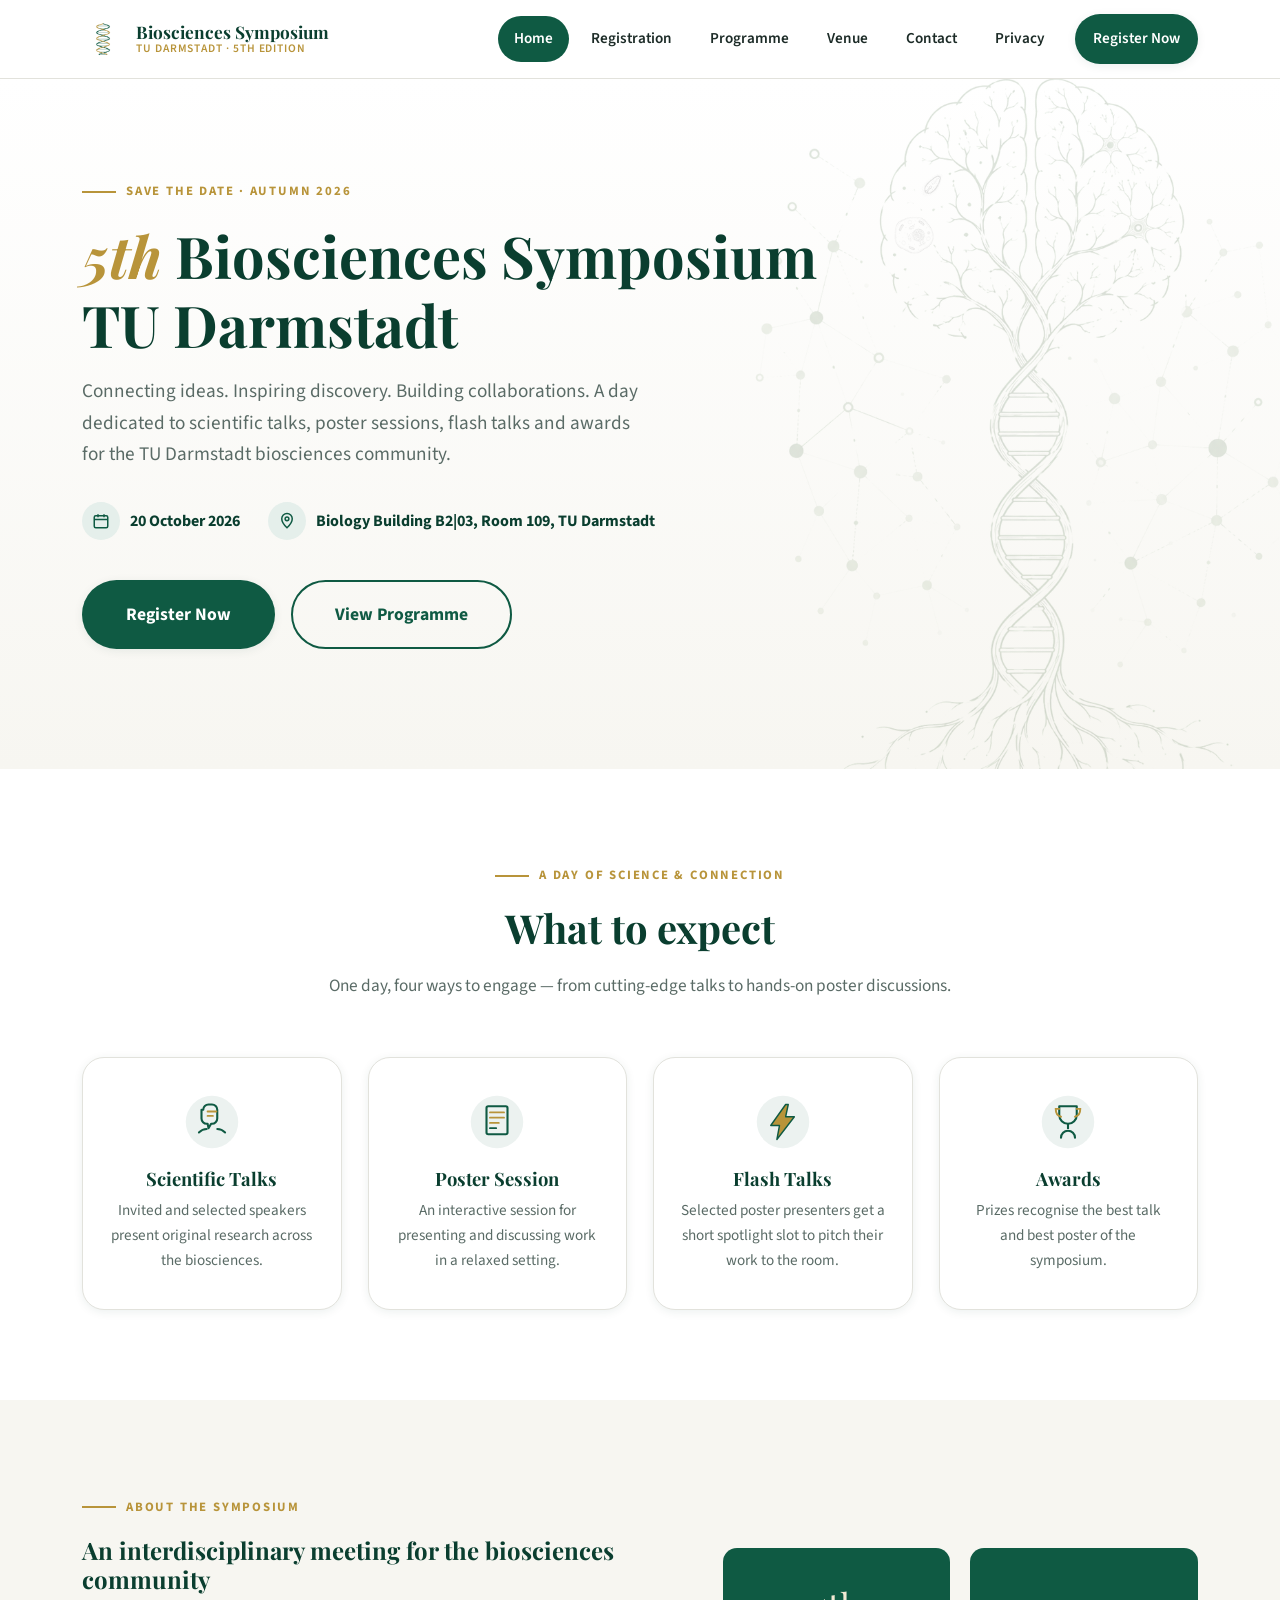
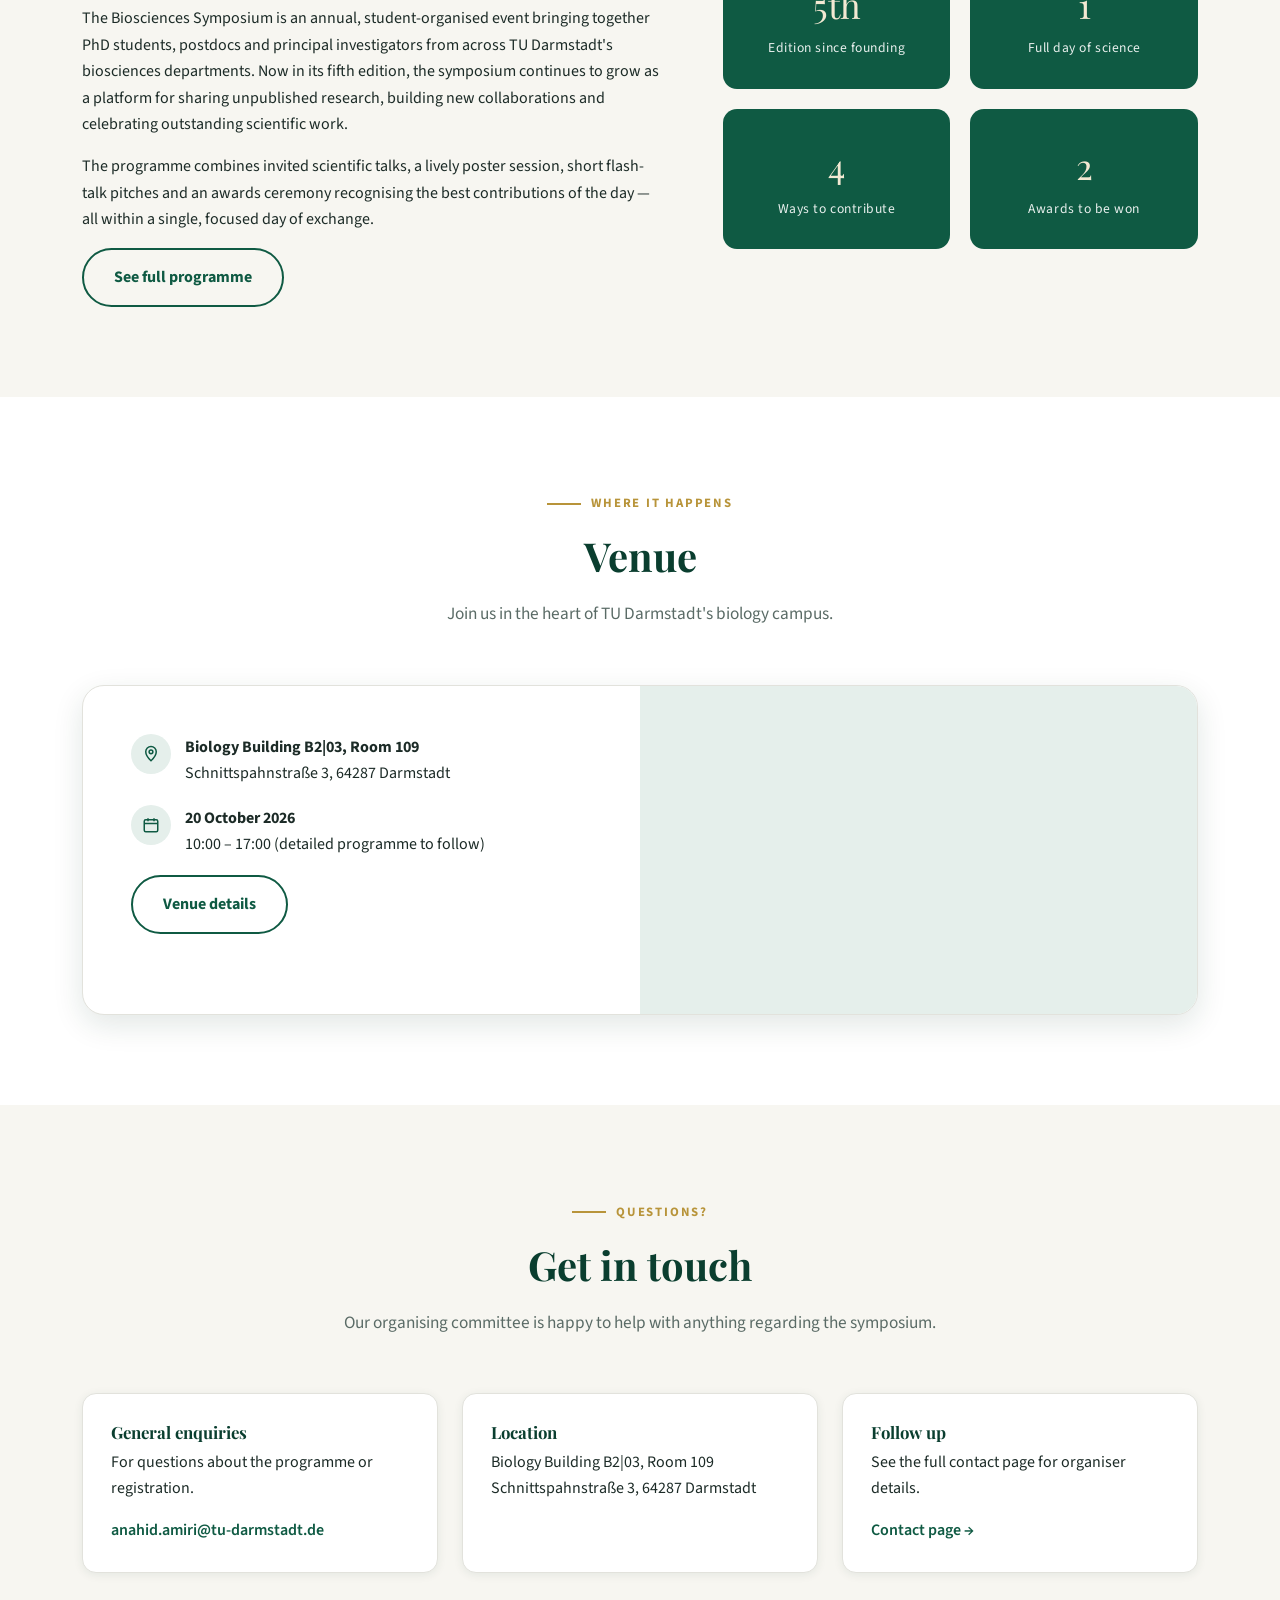
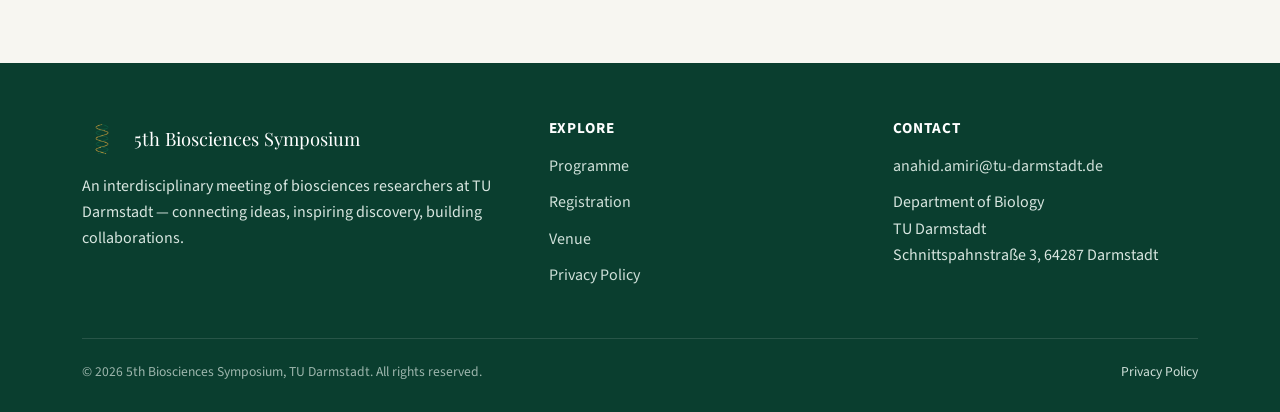
==== commit bf267f49: "index.html" ====
--- a/index.html
+++ b/index.html
@@ -43,7 +43,7 @@
 
   <!-- ============ Hero ============ -->
   <section class="hero">
-    <img src="assets/images/dna-tree.svg" alt="" class="hero-artwork">
+    <img src="assets/images/dna-tree.png" alt="" class="hero-artwork">
     <div class="container">
       <div class="hero-inner">
         <span class="eyebrow">Save the date · Autumn 2026</span>
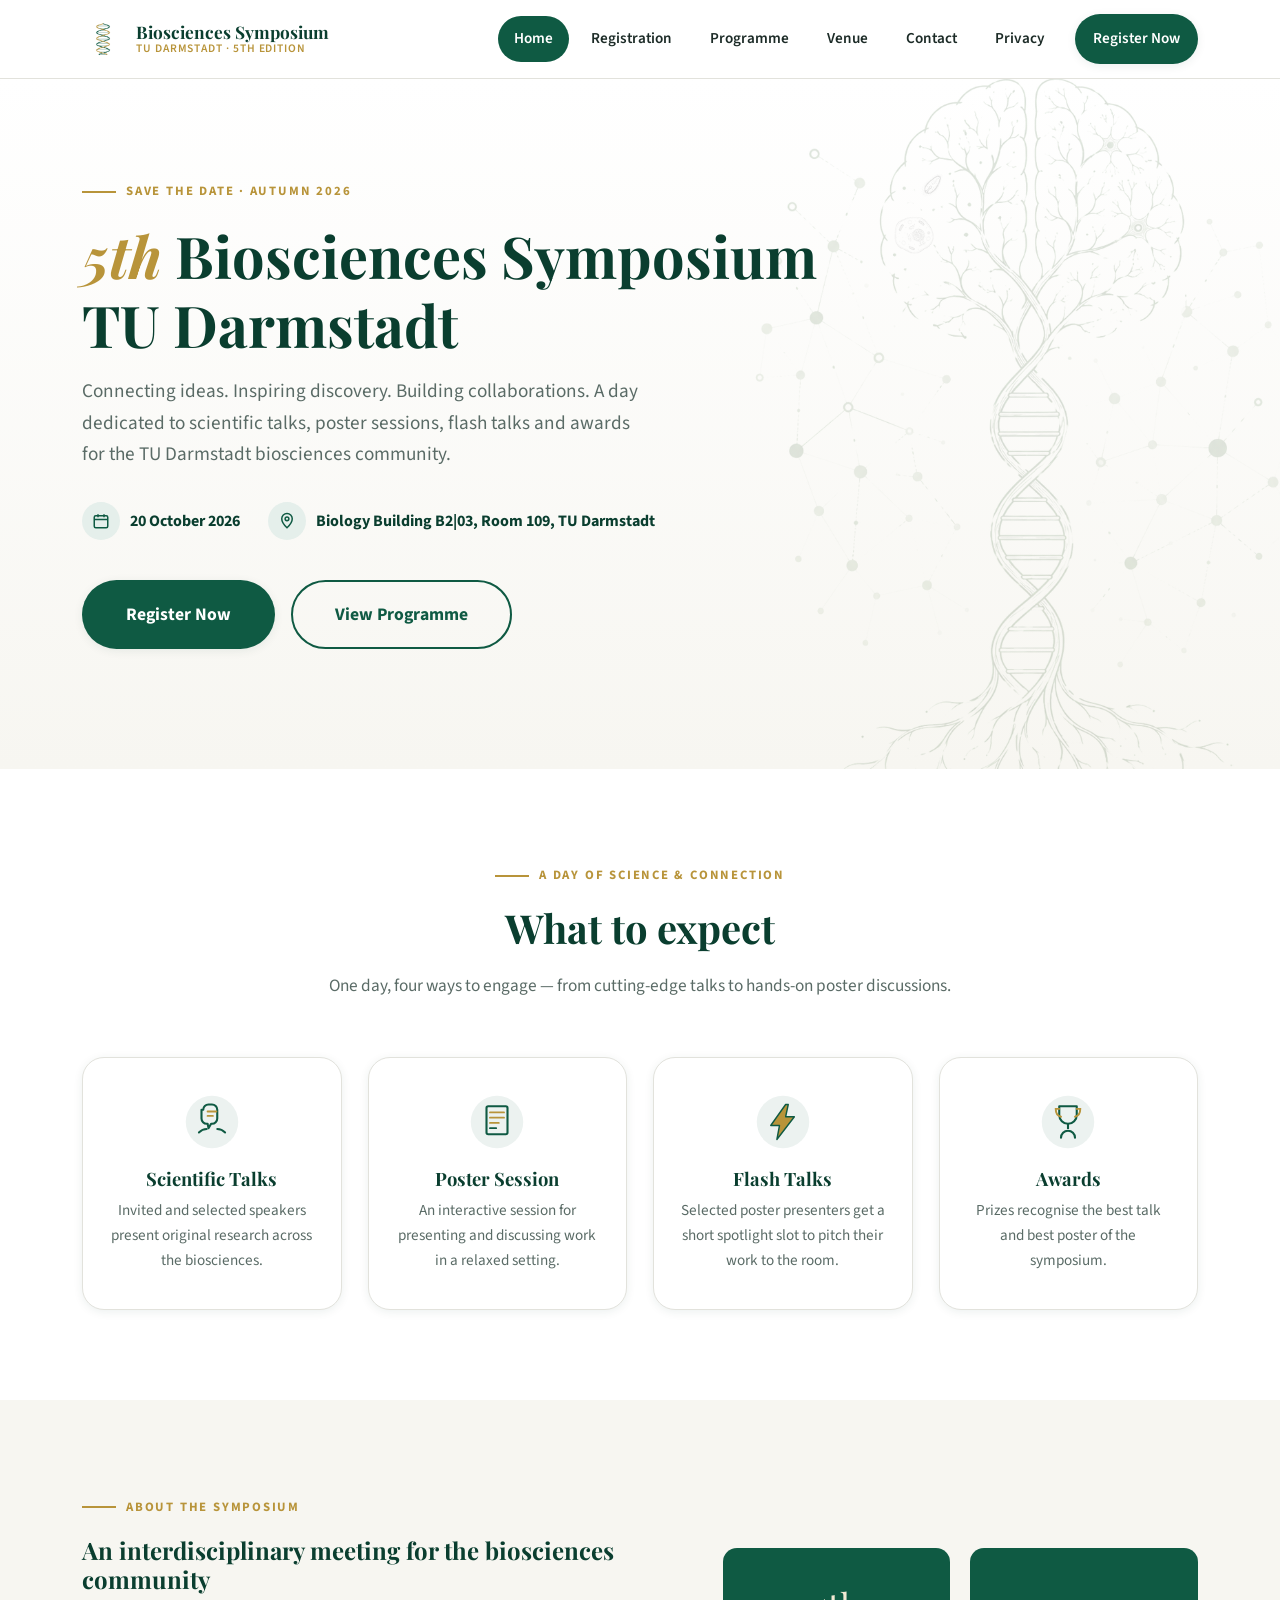
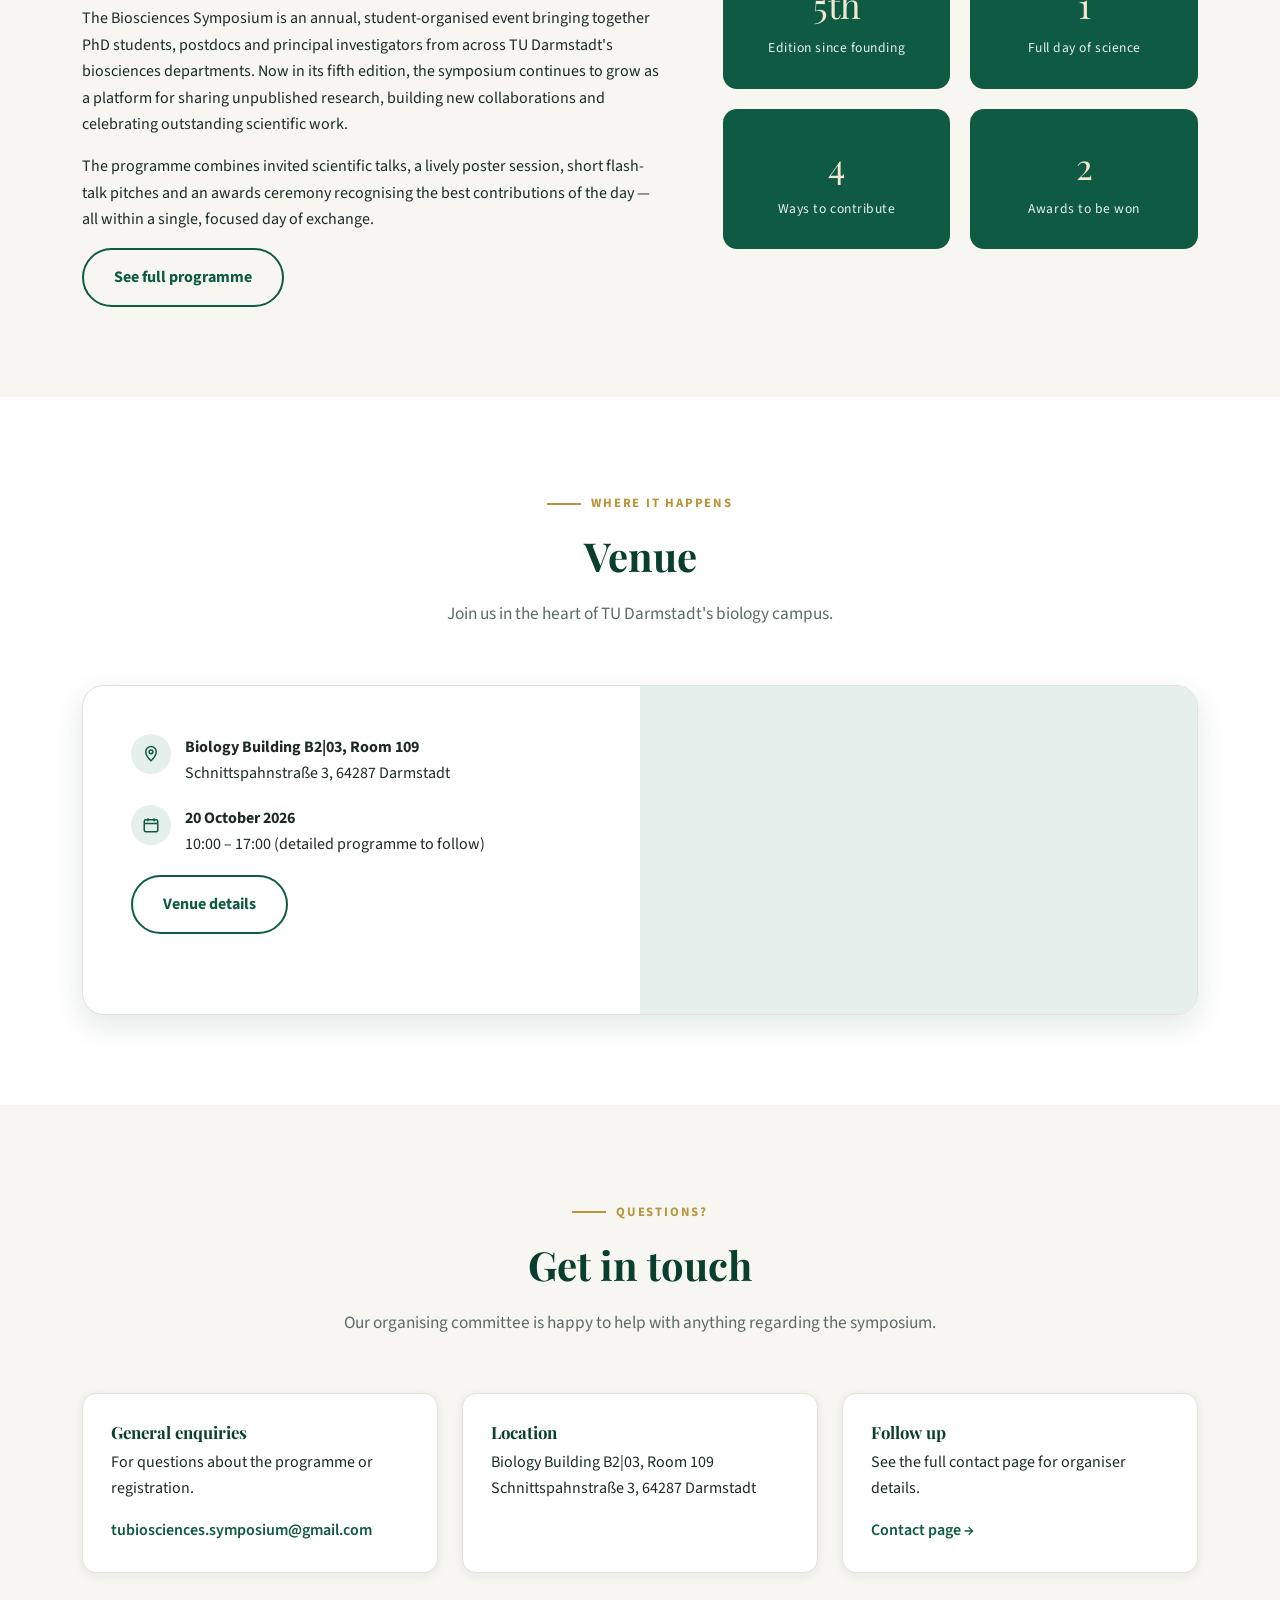
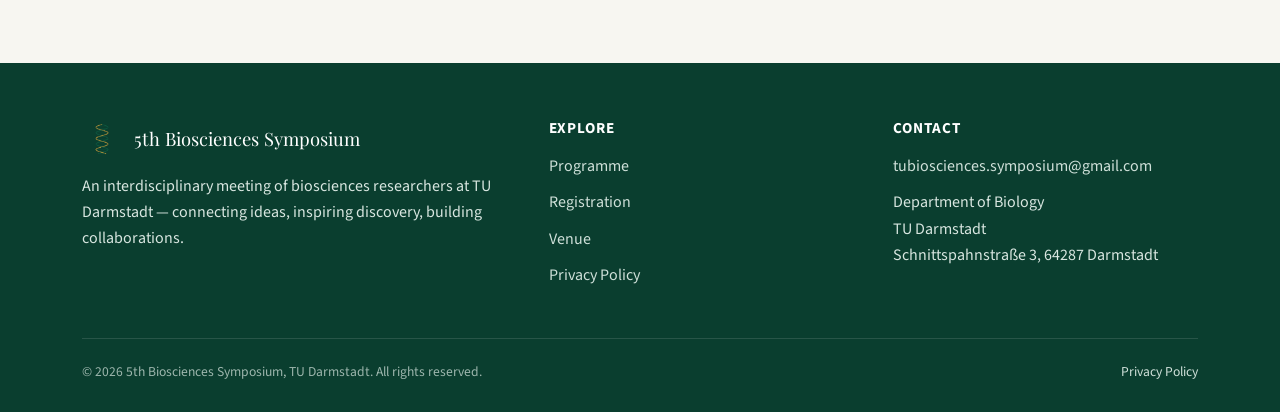
==== commit 7706187b: "Add files via upload" ====
--- a/index.html
+++ b/index.html
@@ -193,7 +193,7 @@
         <div class="contact-card reveal">
           <h3>General enquiries</h3>
           <p>For questions about the programme or registration.</p>
-          <a href="mailto:anahid.amiri@tu-darmstadt.de">anahid.amiri@tu-darmstadt.de</a>
+          <a href="mailto:tubiosciences.symposium@gmail.com">tubiosciences.symposium@gmail.com</a>
         </div>
         <div class="contact-card reveal">
           <h3>Location</h3>
@@ -233,7 +233,7 @@
       <div>
         <h4>Contact</h4>
         <ul>
-          <li><a href="mailto:anahid.amiri@tu-darmstadt.de">anahid.amiri@tu-darmstadt.de</a></li>
+          <li><a href="mailto:tubiosciences.symposium@gmail.com">tubiosciences.symposium@gmail.com</a></li>
           <li>Department of Biology<br>TU Darmstadt<br>Schnittspahnstraße 3, 64287 Darmstadt</li>
         </ul>
       </div>
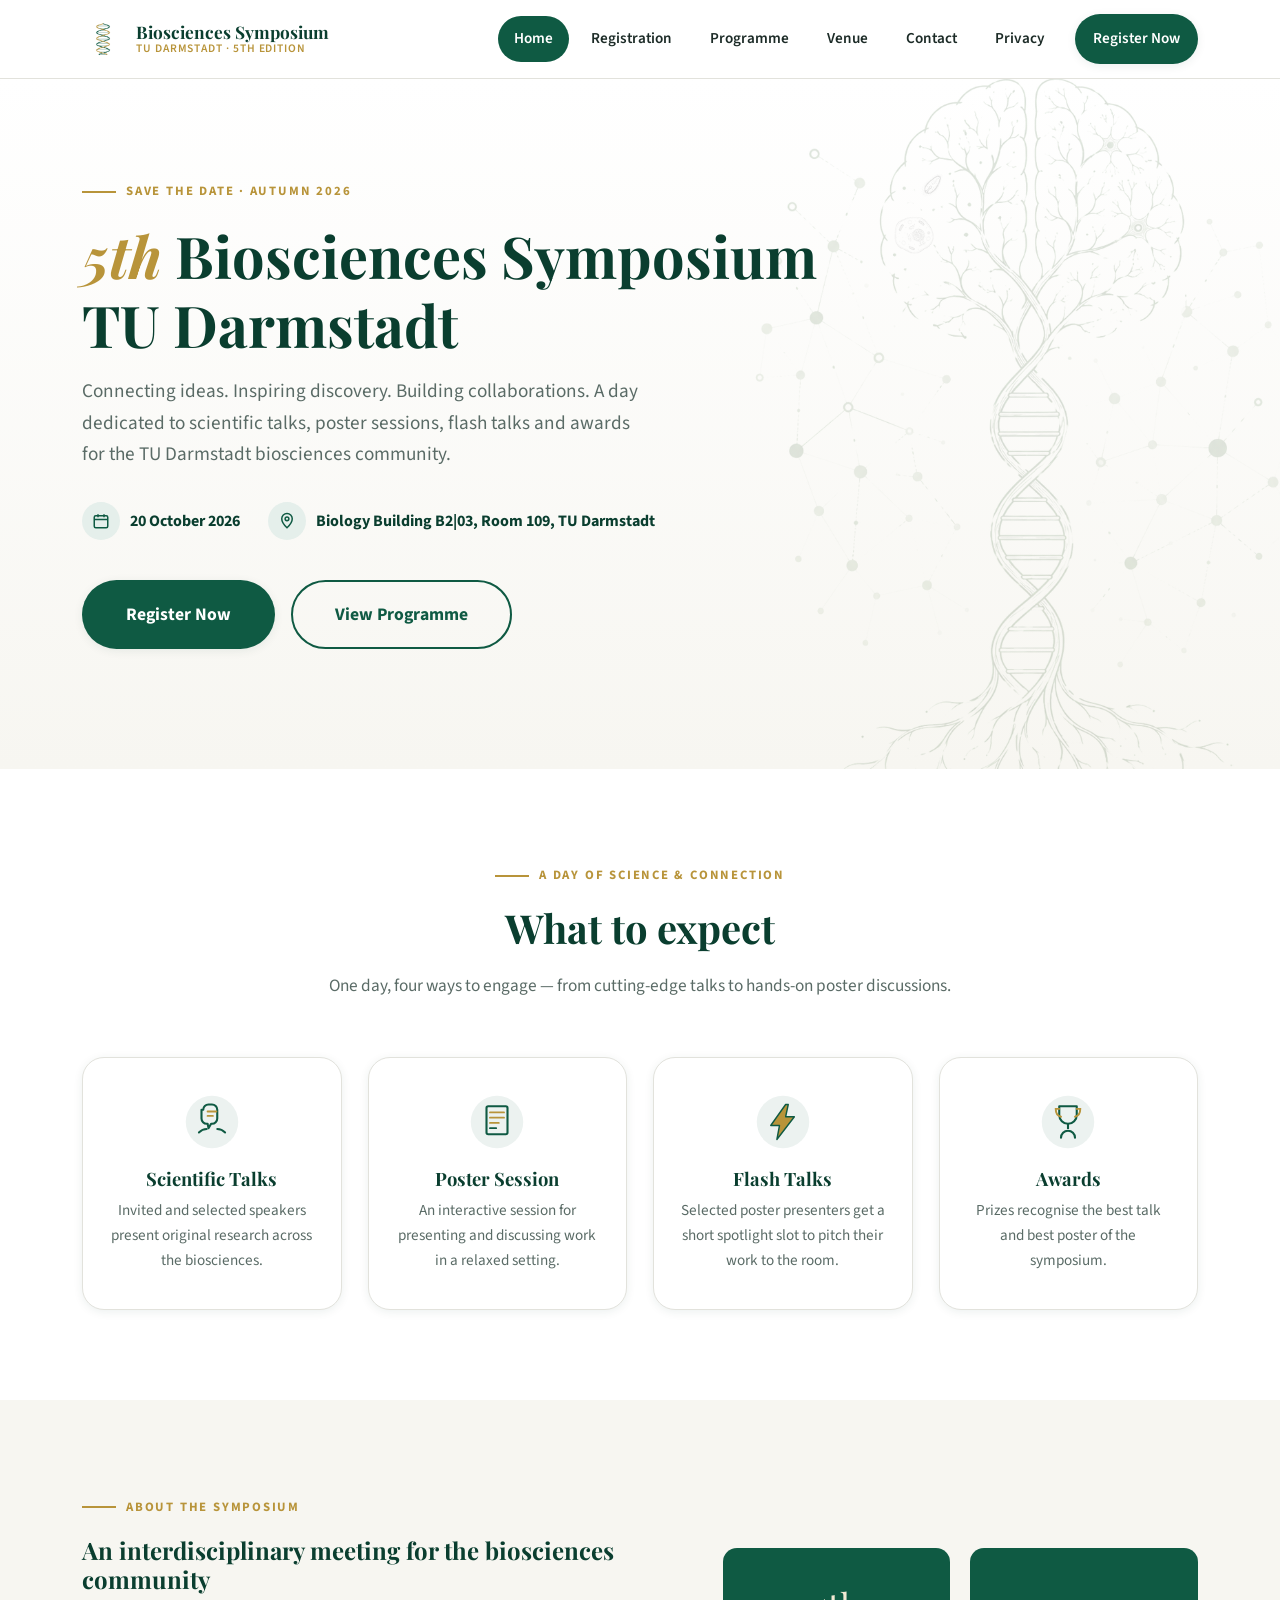
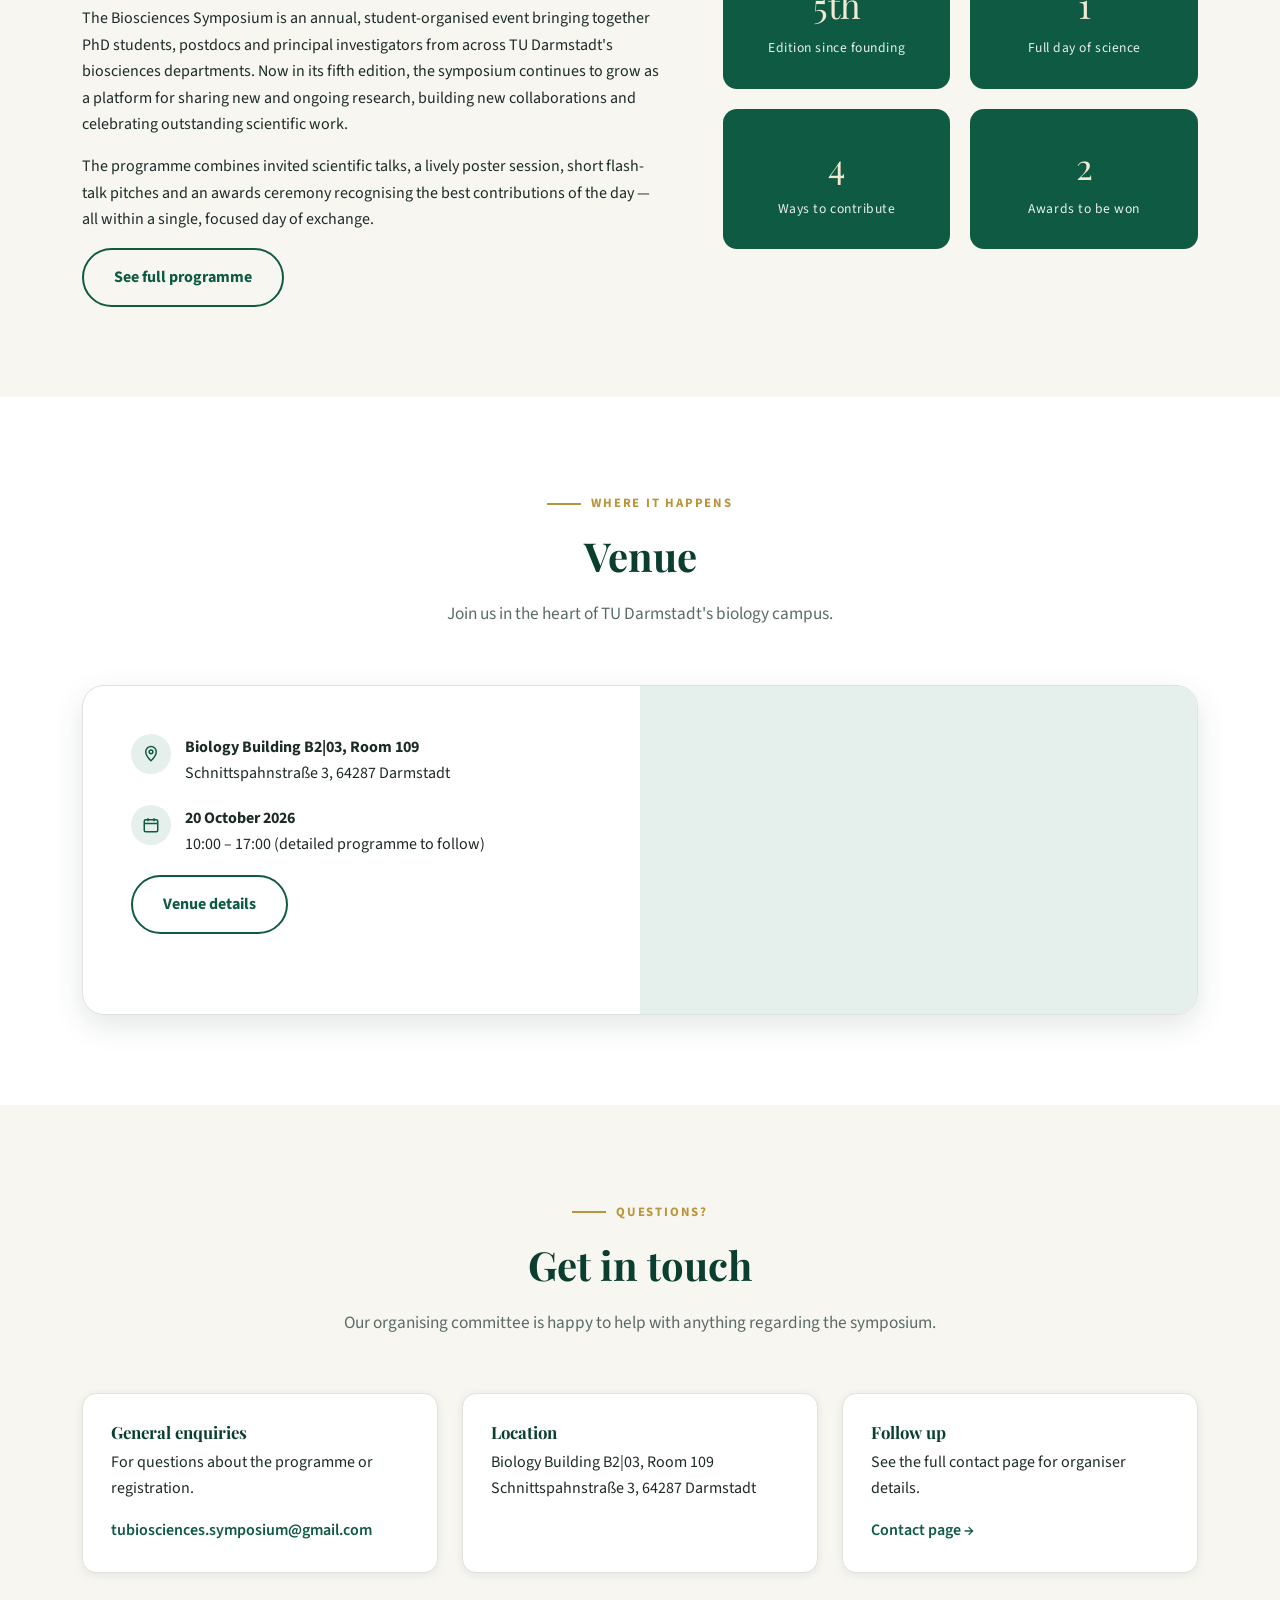
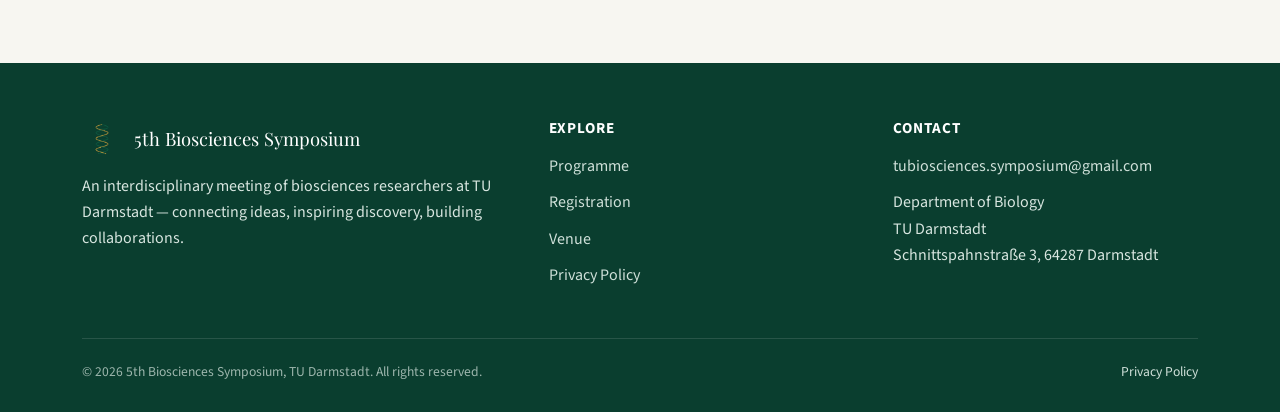
==== commit e079345b: "index.html" ====
--- a/index.html
+++ b/index.html
@@ -113,7 +113,7 @@
         <div class="reveal">
           <span class="eyebrow">About the symposium</span>
           <h2>An interdisciplinary meeting for the biosciences community</h2>
-          <p>The Biosciences Symposium is an annual, student-organised event bringing together PhD students, postdocs and principal investigators from across TU Darmstadt's biosciences departments. Now in its fifth edition, the symposium continues to grow as a platform for sharing unpublished research, building new collaborations and celebrating outstanding scientific work.</p>
+          <p>The Biosciences Symposium is an annual, student-organised event bringing together PhD students, postdocs and principal investigators from across TU Darmstadt's biosciences departments. Now in its fifth edition, the symposium continues to grow as a platform for sharing new and ongoing research, building new collaborations and celebrating outstanding scientific work.</p>
           <p>The programme combines invited scientific talks, a lively poster session, short flash-talk pitches and an awards ceremony recognising the best contributions of the day — all within a single, focused day of exchange.</p>
           <a href="programme.html" class="btn btn-outline">See full programme</a>
         </div>
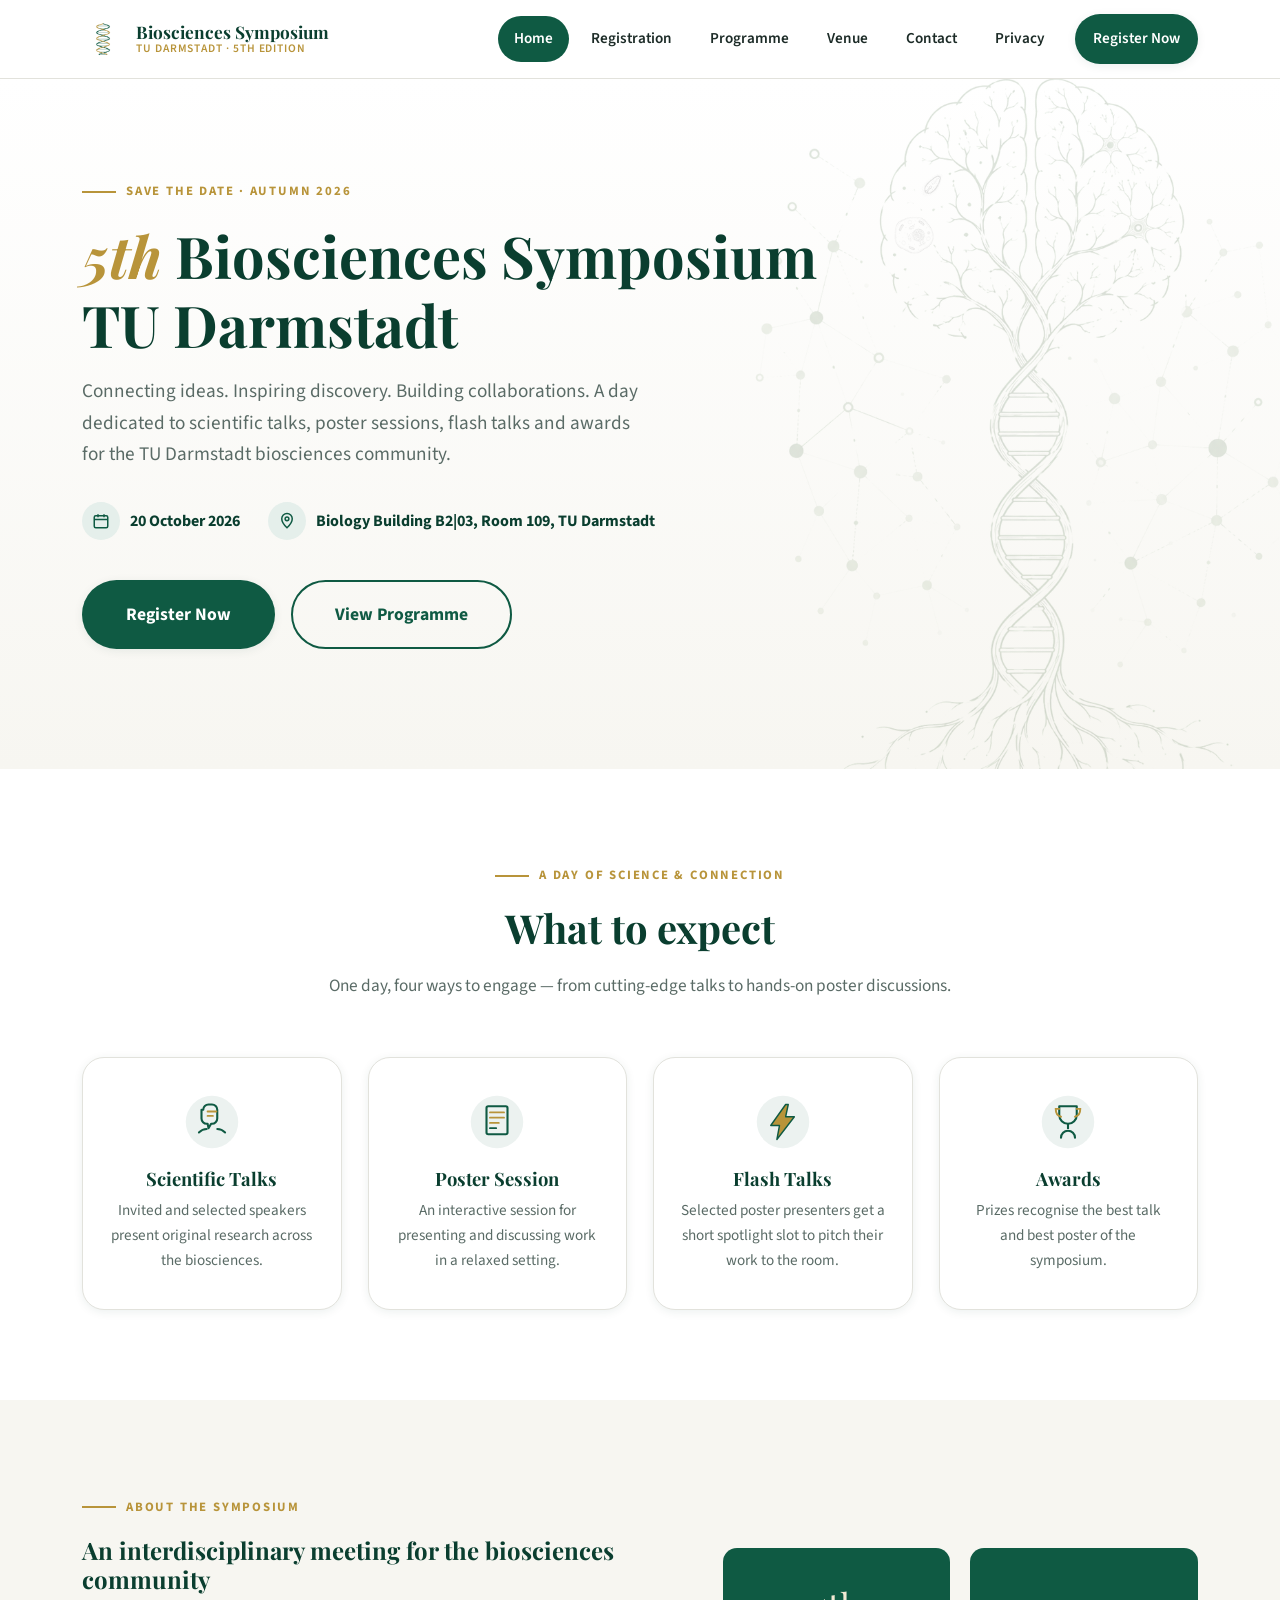
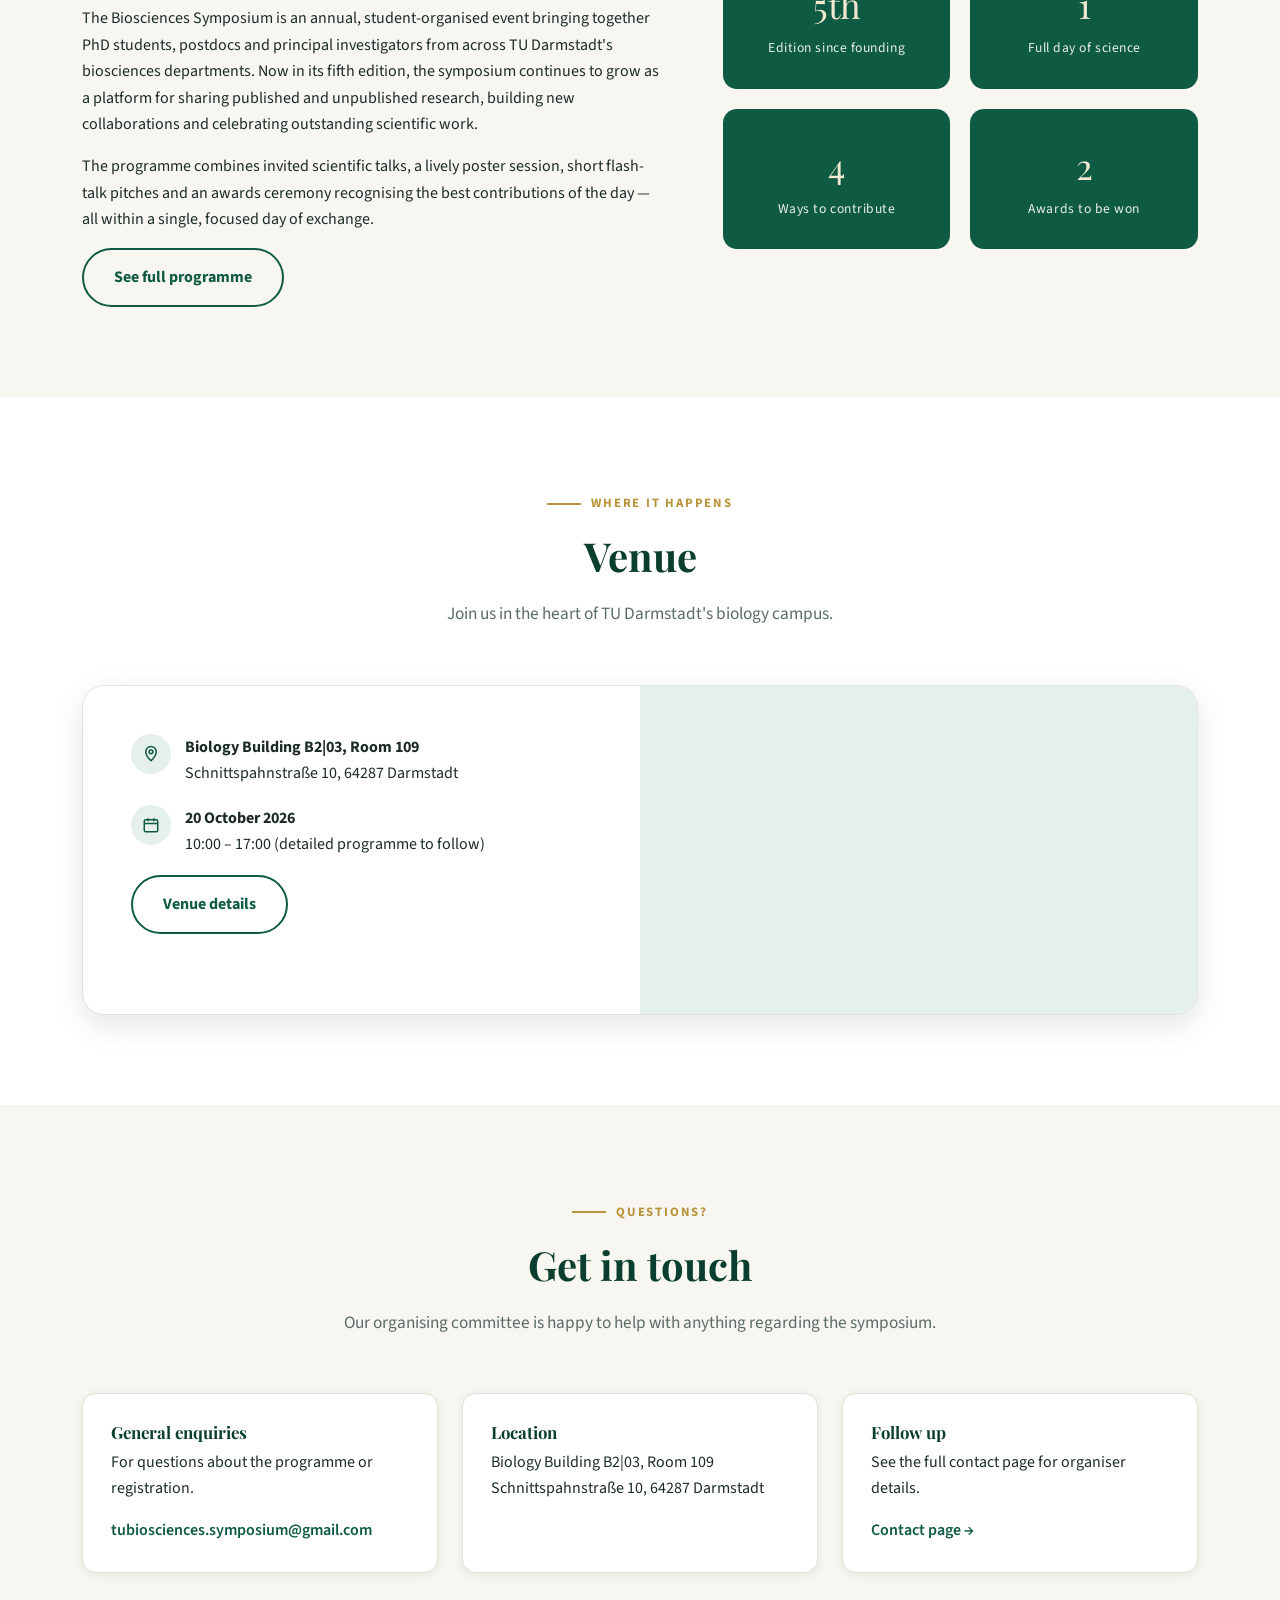
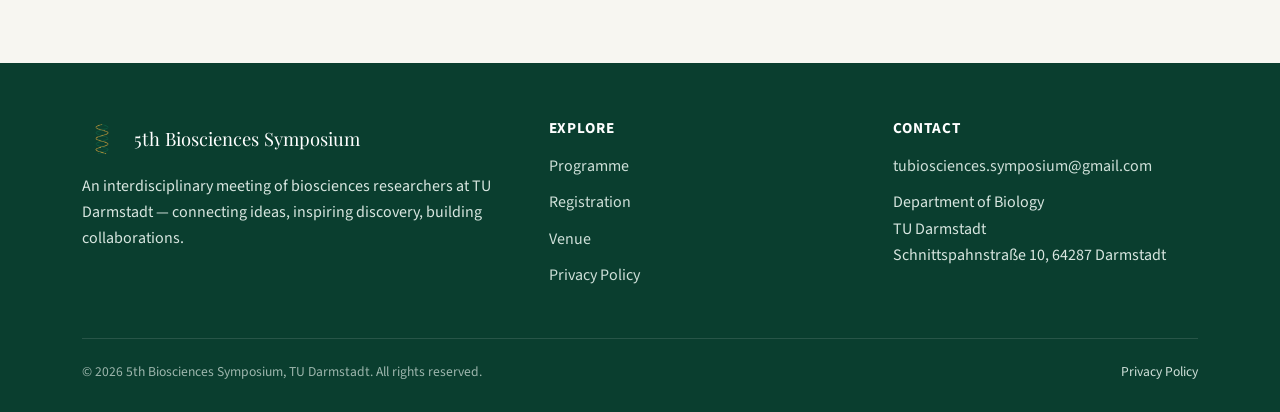
==== commit b27eed69: "Add files via upload" ====
--- a/index.html
+++ b/index.html
@@ -113,7 +113,7 @@
         <div class="reveal">
           <span class="eyebrow">About the symposium</span>
           <h2>An interdisciplinary meeting for the biosciences community</h2>
-          <p>The Biosciences Symposium is an annual, student-organised event bringing together PhD students, postdocs and principal investigators from across TU Darmstadt's biosciences departments. Now in its fifth edition, the symposium continues to grow as a platform for sharing new and ongoing research, building new collaborations and celebrating outstanding scientific work.</p>
+          <p>The Biosciences Symposium is an annual, student-organised event bringing together PhD students, postdocs and principal investigators from across TU Darmstadt's biosciences departments. Now in its fifth edition, the symposium continues to grow as a platform for sharing published and unpublished research, building new collaborations and celebrating outstanding scientific work.</p>
           <p>The programme combines invited scientific talks, a lively poster session, short flash-talk pitches and an awards ceremony recognising the best contributions of the day — all within a single, focused day of exchange.</p>
           <a href="programme.html" class="btn btn-outline">See full programme</a>
         </div>
@@ -155,7 +155,7 @@
             </span>
             <div>
               <strong>Biology Building B2|03, Room 109</strong><br>
-              Schnittspahnstraße 3, 64287 Darmstadt
+              Schnittspahnstraße 10, 64287 Darmstadt
             </div>
           </div>
           <div class="venue-detail-row">
@@ -172,7 +172,7 @@
         <div class="venue-card-map">
           <iframe
             title="Map showing the Biology Building at TU Darmstadt"
-            src="https://www.google.com/maps?q=Schnittspahnstra%C3%9Fe%203%2C%2064287%20Darmstadt&output=embed"
+            src="https://www.google.com/maps?q=B2%7C03+Biologie+Verf%C3%BCgungsgeb%C3%A4ude,+Darmstadt&output=embed"
             loading="lazy"
             referrerpolicy="no-referrer-when-downgrade">
           </iframe>
@@ -197,7 +197,7 @@
         </div>
         <div class="contact-card reveal">
           <h3>Location</h3>
-          <p>Biology Building B2|03, Room 109<br>Schnittspahnstraße 3, 64287 Darmstadt</p>
+          <p>Biology Building B2|03, Room 109<br>Schnittspahnstraße 10, 64287 Darmstadt</p>
         </div>
         <div class="contact-card reveal">
           <h3>Follow up</h3>
@@ -234,7 +234,7 @@
         <h4>Contact</h4>
         <ul>
           <li><a href="mailto:tubiosciences.symposium@gmail.com">tubiosciences.symposium@gmail.com</a></li>
-          <li>Department of Biology<br>TU Darmstadt<br>Schnittspahnstraße 3, 64287 Darmstadt</li>
+          <li>Department of Biology<br>TU Darmstadt<br>Schnittspahnstraße 10, 64287 Darmstadt</li>
         </ul>
       </div>
     </div>
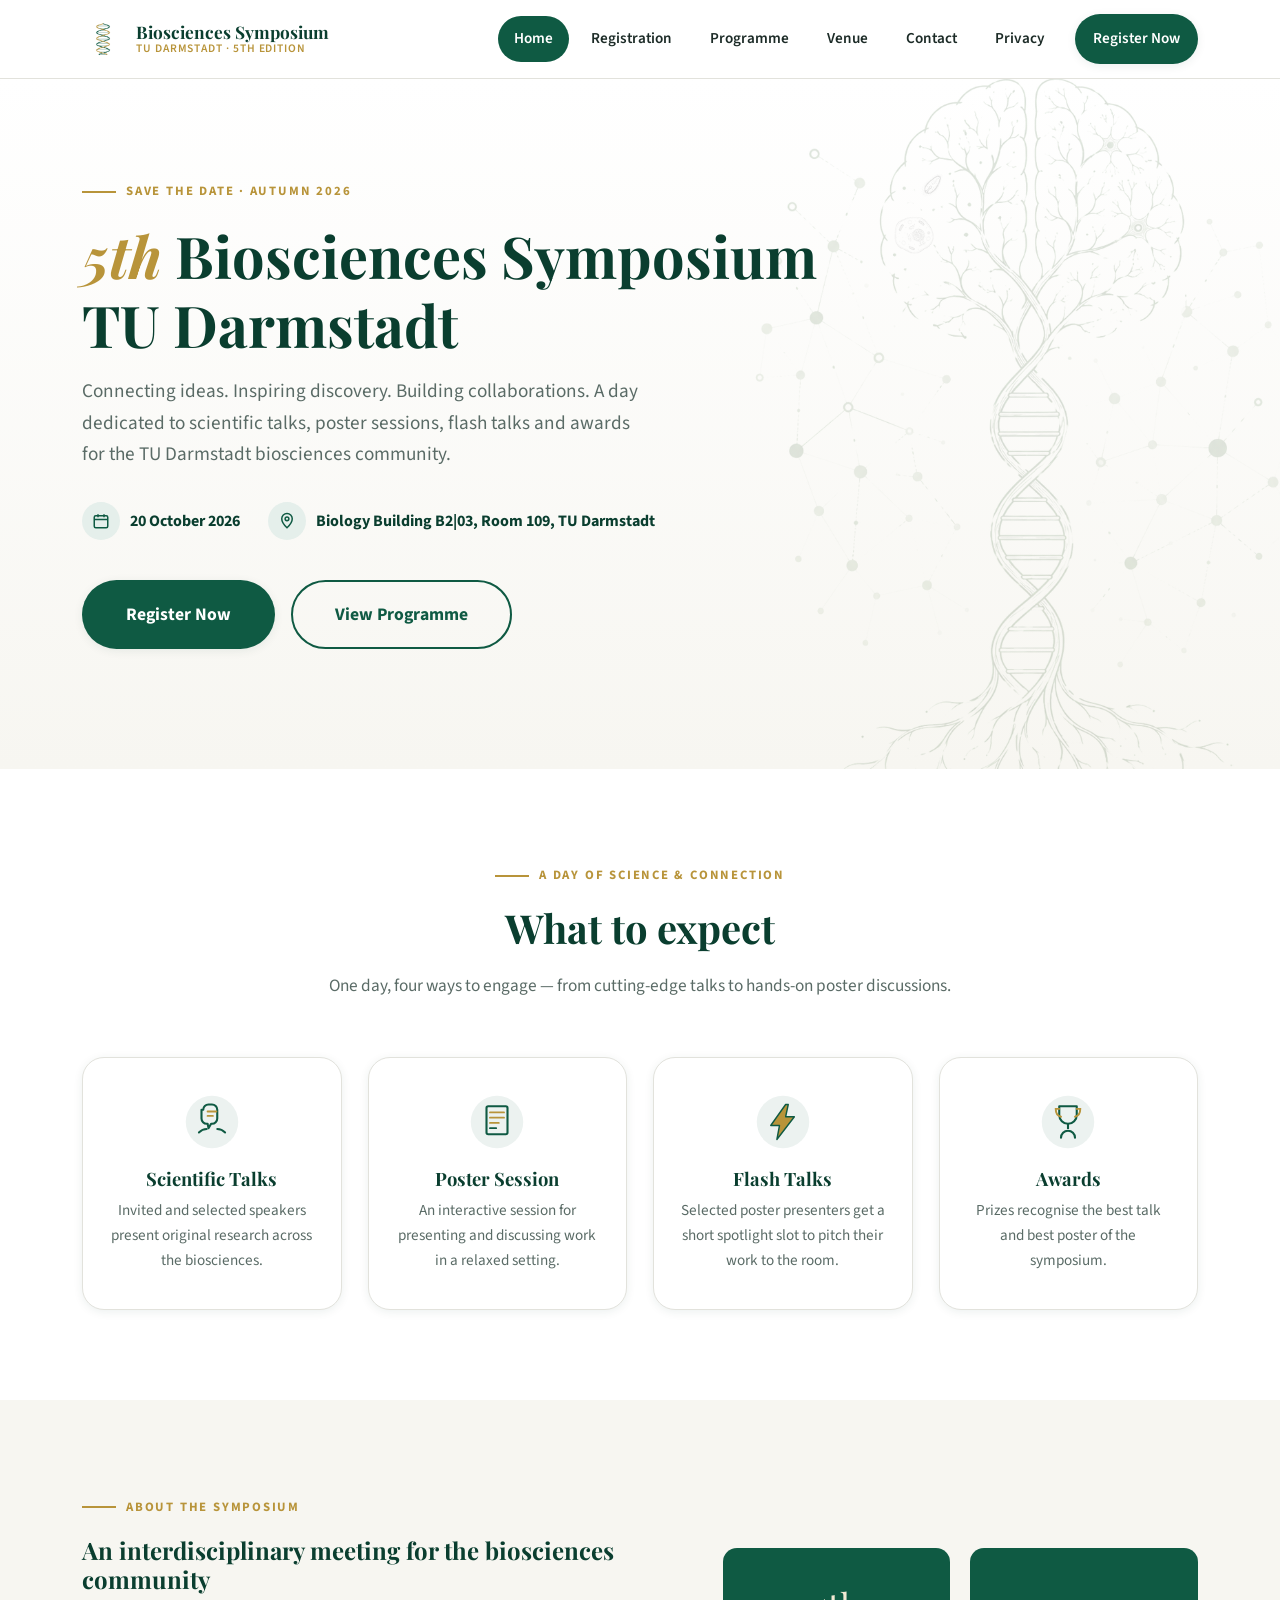
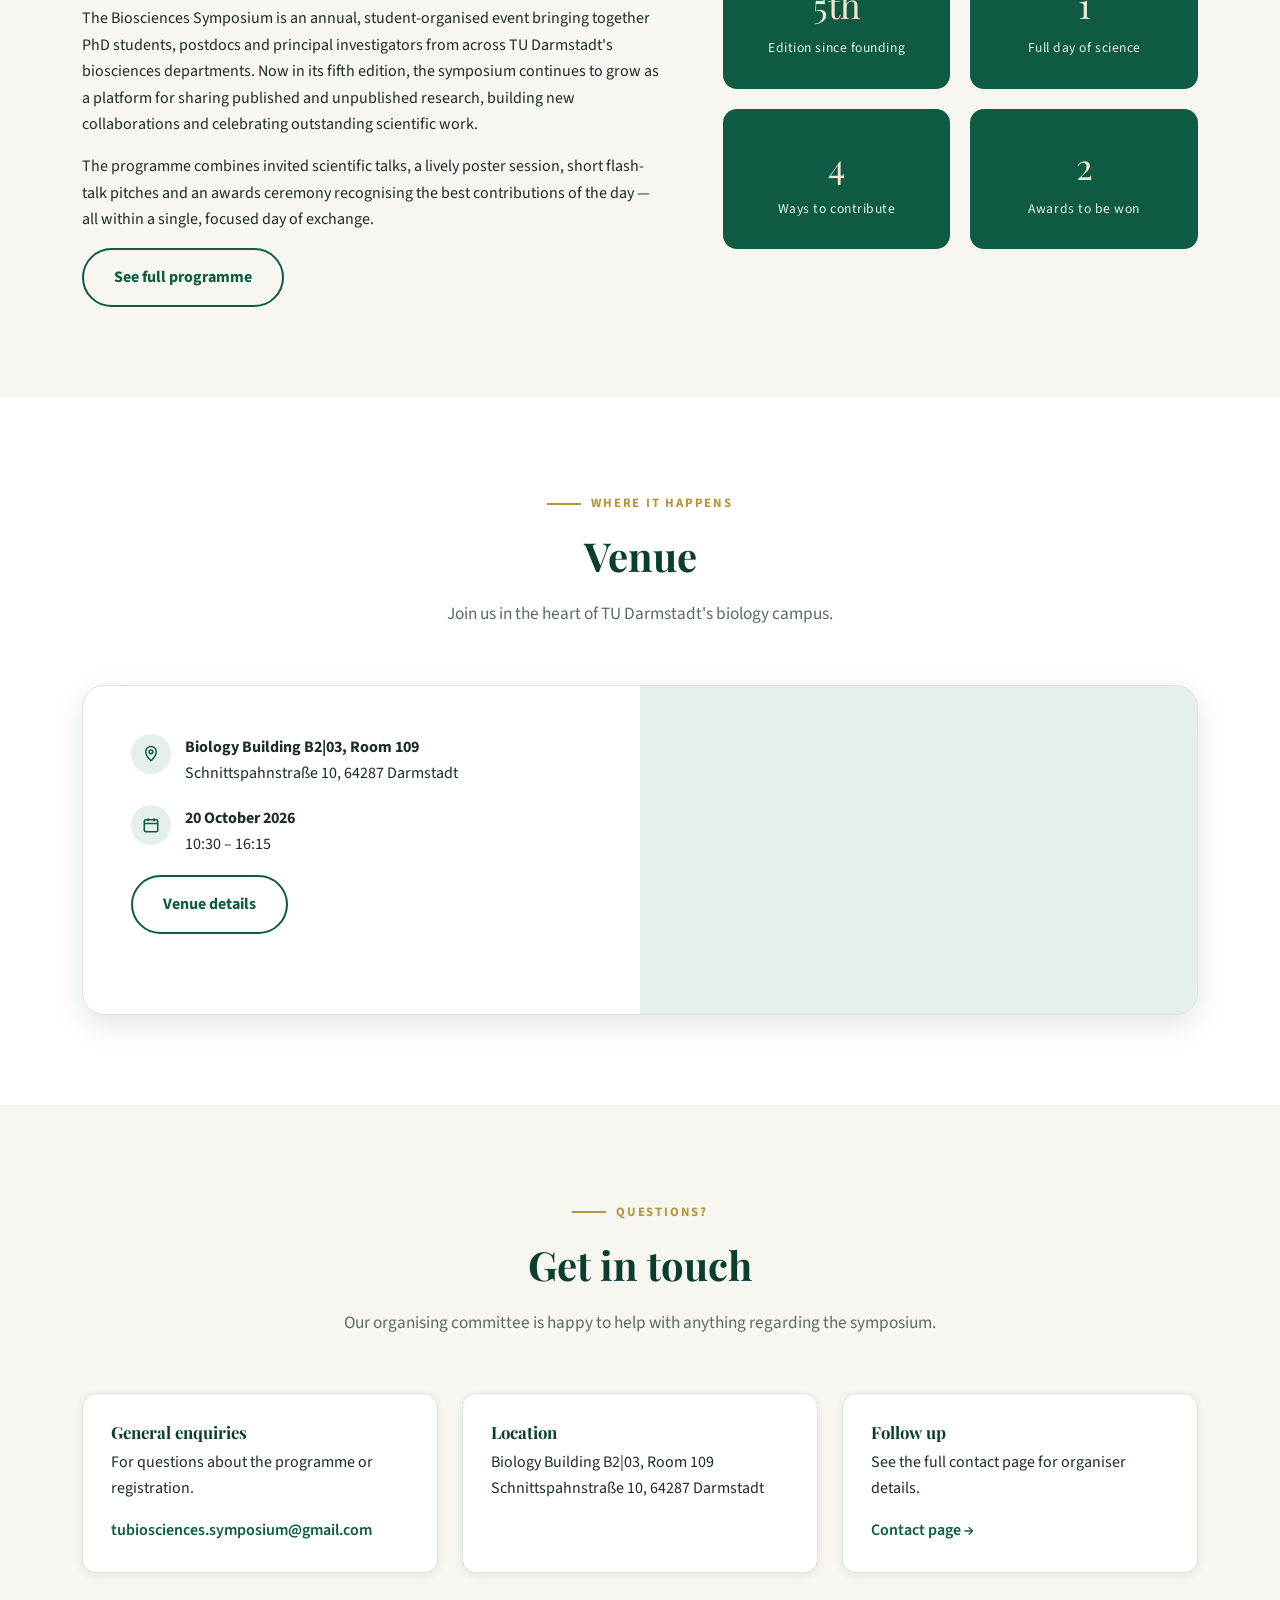
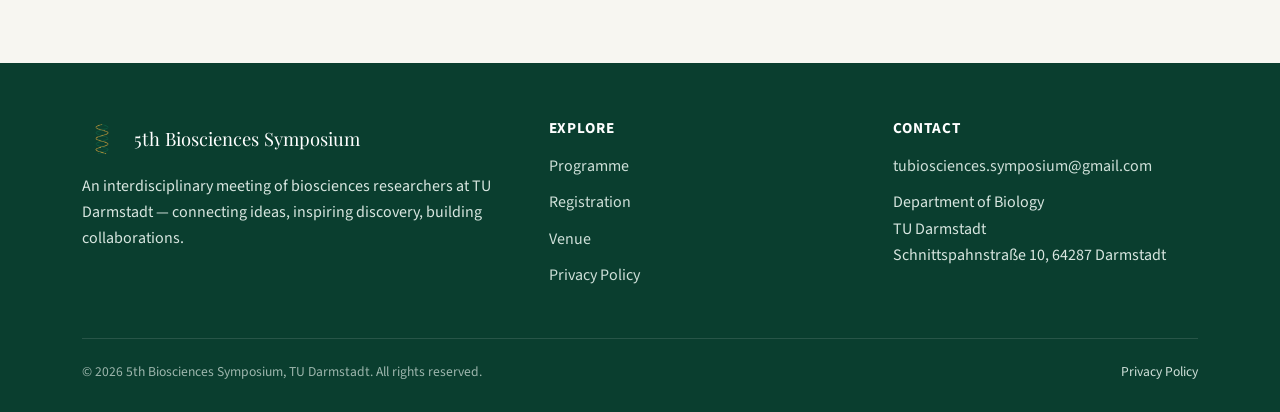
==== commit 37649cfc: "Add files via upload" ====
--- a/index.html
+++ b/index.html
@@ -164,7 +164,7 @@
             </span>
             <div>
               <strong>20 October 2026</strong><br>
-              10:00 – 17:00 (detailed programme to follow)
+              10:30 – 16:15
             </div>
           </div>
           <a href="venue.html" class="btn btn-outline">Venue details</a>
--- a/css/style.css
+++ b/css/style.css
@@ -728,6 +728,60 @@
 .schedule-content p {
   color: var(--color-text-light);
   margin-bottom: 0;
+}
+
+.session-format {
+  color: var(--color-text-light);
+  font-size: 0.88rem;
+  margin: 2px 0 0;
+}
+
+.talk-list {
+  list-style: none;
+  padding: 0;
+  margin: 10px 0 0;
+  display: flex;
+  flex-direction: column;
+  gap: 16px;
+}
+
+.talk-meta {
+  line-height: 1.5;
+}
+
+.talk-time {
+  font-weight: 700;
+  color: var(--color-accent);
+  margin-right: 10px;
+}
+
+.talk-speaker {
+  font-weight: 700;
+  color: var(--color-primary-dark);
+}
+
+.talk-group {
+  color: var(--color-text-light);
+  font-weight: 700;
+}
+
+.talk-title {
+  color: var(--color-text-light);
+  font-size: 0.94rem;
+  font-style: italic;
+  margin-top: 4px;
+}
+
+.poster-grid {
+  display: grid;
+  grid-template-columns: repeat(2, 1fr);
+  gap: 20px;
+}
+
+.poster-card {
+  background: var(--color-bg-alt);
+  border-radius: var(--radius-md);
+  padding: 20px 22px;
 }
 
 /* ==========================================================================
@@ -878,6 +932,11 @@
   box-shadow: 0 0 0 4px var(--color-primary-light);
 }
 
+.choice-option input:disabled + label {
+  opacity: 0.45;
+  cursor: not-allowed;
+}
+
 .checkbox-row {
   display: flex;
   align-items: flex-start;
